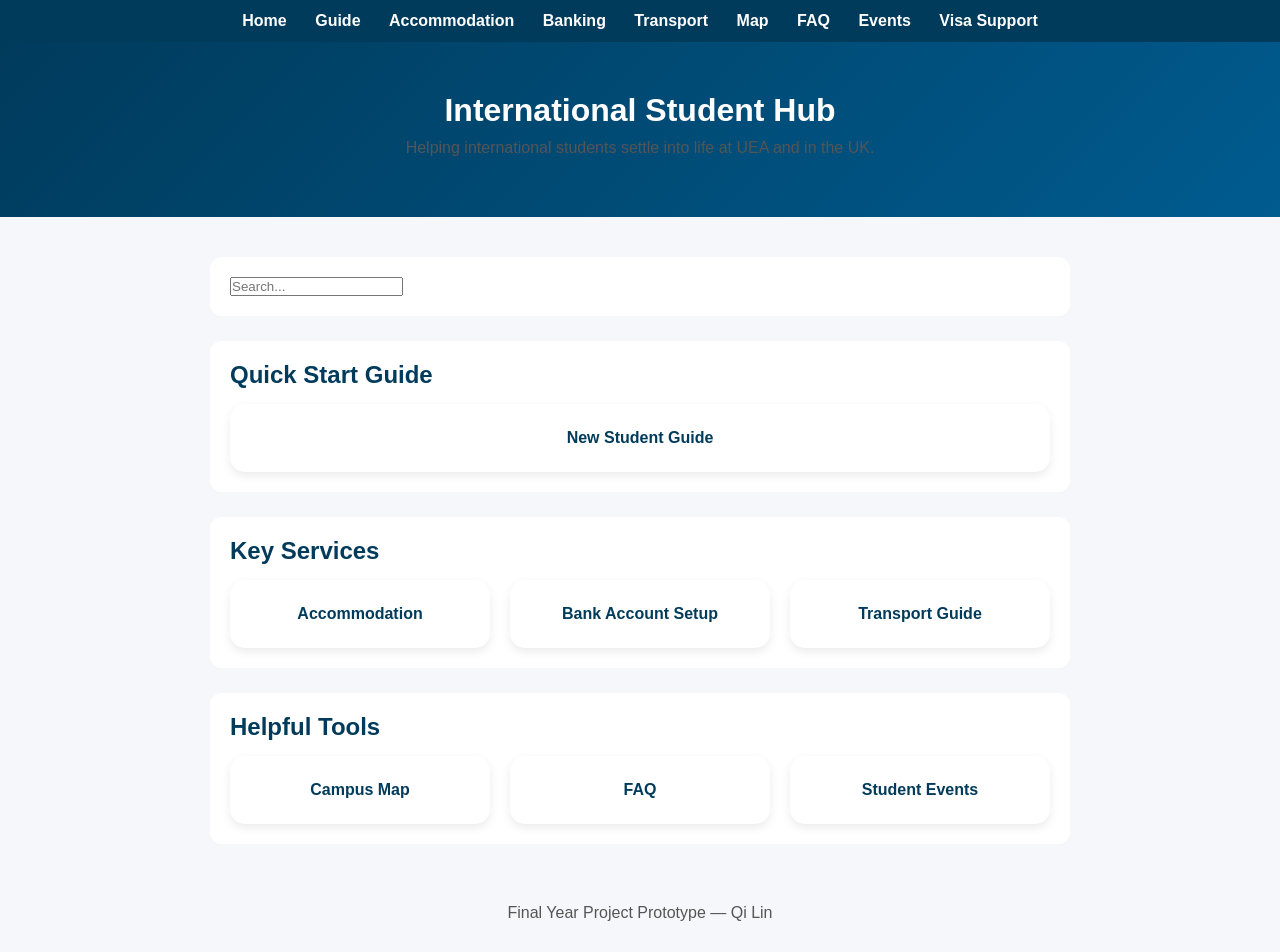
==== index.html @ 67cb150a "visa page" ====
<!DOCTYPE html>
<html lang="en">
<head>
    <meta charset="UTF-8">
    <meta name="viewport" content="width=device-width, initial-scale=1.0">
    <title>International Student Hub</title>
    <link rel="stylesheet" href="style.css">
</head>
<body>

<nav class="navbar">
    <a href="index.html">Home</a>
    <a href="guide.html">Guide</a>
    <a href="accommodation.html">Accommodation</a>
    <a href="banking.html">Banking</a>
    <a href="transport.html">Transport</a>
    <a href="map.html">Map</a>
    <a href="faq.html">FAQ</a>
    <a href="events.html">Events</a>
    <a href="visa.html">Visa Support</a>
</nav>

    <header>
        <h1>International Student Hub</h1>
        <p>Helping international students settle into life at UEA and in the UK.</p>
    </header>

    <main>
        <section class="search-section">
            <input type="text" placeholder="Search..." onclick="searchInfo()">
        </section>

        <section>
            <h2>Quick Start Guide</h2>
            <a class="card" href="guide.html">New Student Guide</a>
        </section>

        <section>
            <h2>Key Services</h2>
            <div class="grid">
                <a class="card" href="accommodation.html">Accommodation</a>
                <a class="card" href="banking.html">Bank Account Setup</a>
                <a class="card" href="transport.html">Transport Guide</a>
            </div>
        </section>

        <section>
            <h2>Helpful Tools</h2>
            <div class="grid">
                <a class="card" href="map.html">Campus Map</a>
                <a class="card" href="faq.html">FAQ</a>
                <a class="card" href="events.html">Student Events</a>
            </div>
        </section>
    </main>

    <footer>
        <p>Final Year Project Prototype — Qi Lin</p>
    </footer>

<script src="script.js"></script>

</body>
</html>
---- style.css ----
/* Reset */
* {
    box-sizing: border-box;
    margin: 0;
    padding: 0;
}

/* Body */
body {
    font-family: Arial, sans-serif;
    background-color: #f5f7fa;
    color: #222;
}

/* Navbar */
.navbar {
    background-color: #003b5c;
    padding: 12px;
    text-align: center;
}

.navbar a {
    color: white;
    margin: 0 12px;
    text-decoration: none;
    font-weight: bold;
}

.navbar a:hover {
    text-decoration: underline;
}

/* Header */
header {
    background: linear-gradient(135deg, #003b5c, #005b8f);
    color: white;
    padding: 50px 20px;
    text-align: center;
}

h1 {
    font-size: 32px;
    margin-bottom: 10px;
}

h2 {
    margin-bottom: 15px;
    color: #003b5c;
}

/* Layout */
main {
    max-width: 900px;
    margin: 40px auto;
    padding: 0 20px;
}

section {
    background: white;
    padding: 20px;
    border-radius: 12px;
    margin-bottom: 25px;
}

/* Grid */
.grid {
    display: grid;
    grid-template-columns: repeat(auto-fit, minmax(220px, 1fr));
    gap: 20px;
}

/* Cards */
.card {
    display: block;
    padding: 25px;
    background: white;
    border-radius: 15px;
    text-align: center;
    text-decoration: none;
    color: #003b5c;
    font-weight: bold;
    box-shadow: 0 4px 10px rgba(0,0,0,0.08);
    transition: all 0.2s ease;
}

.card:hover {
    transform: translateY(-5px);
    box-shadow: 0 8px 20px rgba(0,0,0,0.12);
}

/* Search */
.search {
    width: 100%;
    padding: 15px;
    border-radius: 10px;
    border: 1px solid #ccc;
    font-size: 16px;
}

/* Text */
p {
    color: #555;
    margin-bottom: 10px;
}

ul, ol {
    margin-left: 20px;
    margin-top: 10px;
}

/* Footer */
footer {
    text-align: center;
    padding: 20px;
    color: #666;
}
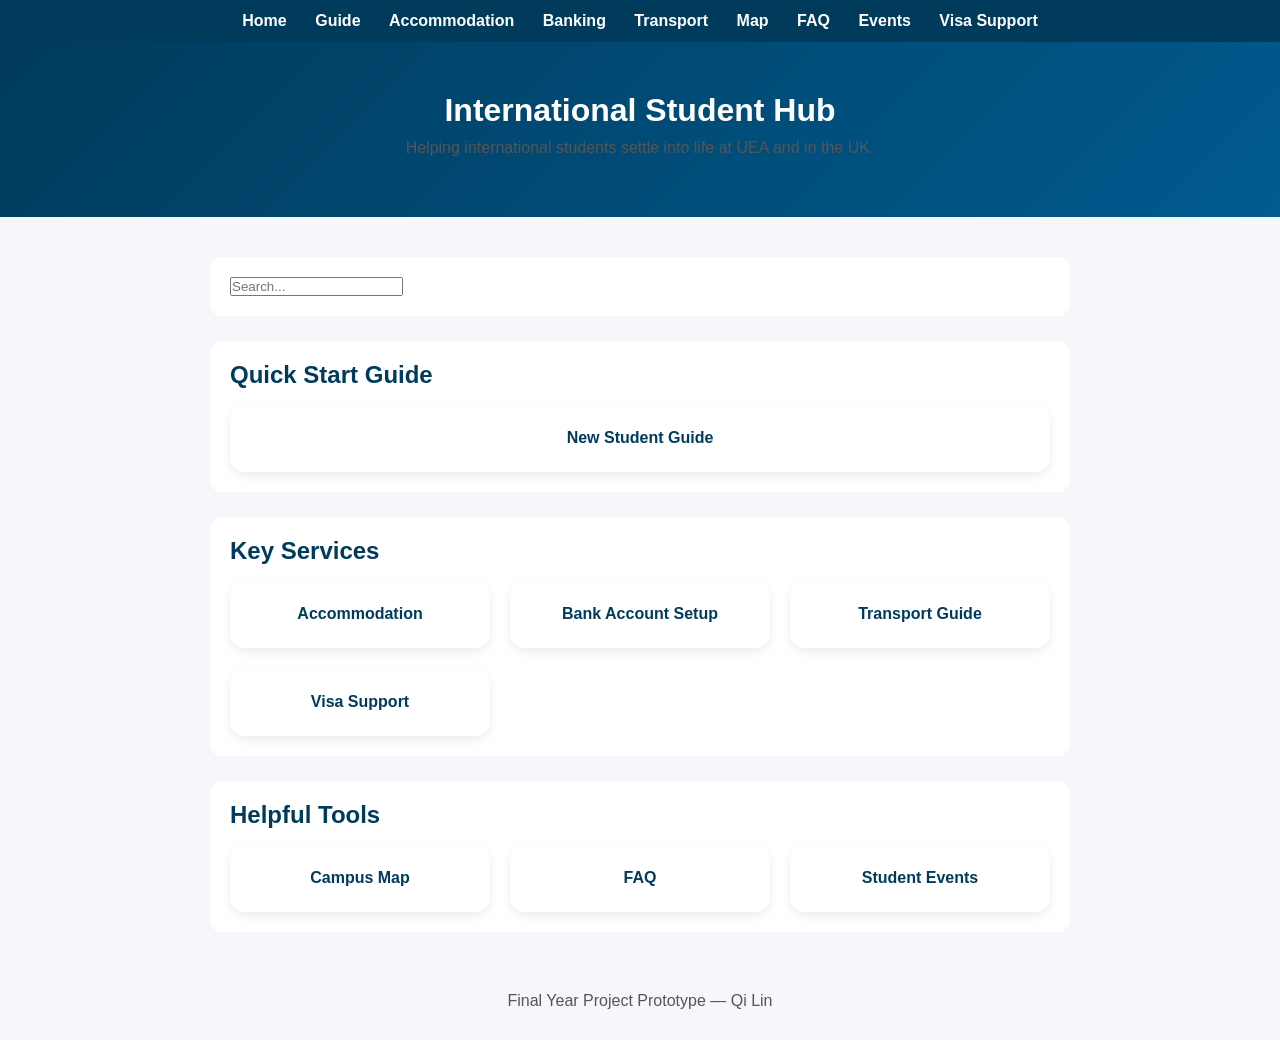
==== commit f7e7162b: "visa card" ====
--- a/index.html
+++ b/index.html
@@ -41,6 +41,7 @@
                 <a class="card" href="accommodation.html">Accommodation</a>
                 <a class="card" href="banking.html">Bank Account Setup</a>
                 <a class="card" href="transport.html">Transport Guide</a>
+                <a class="card" href="visa.html">Visa Support</a>
             </div>
         </section>
 
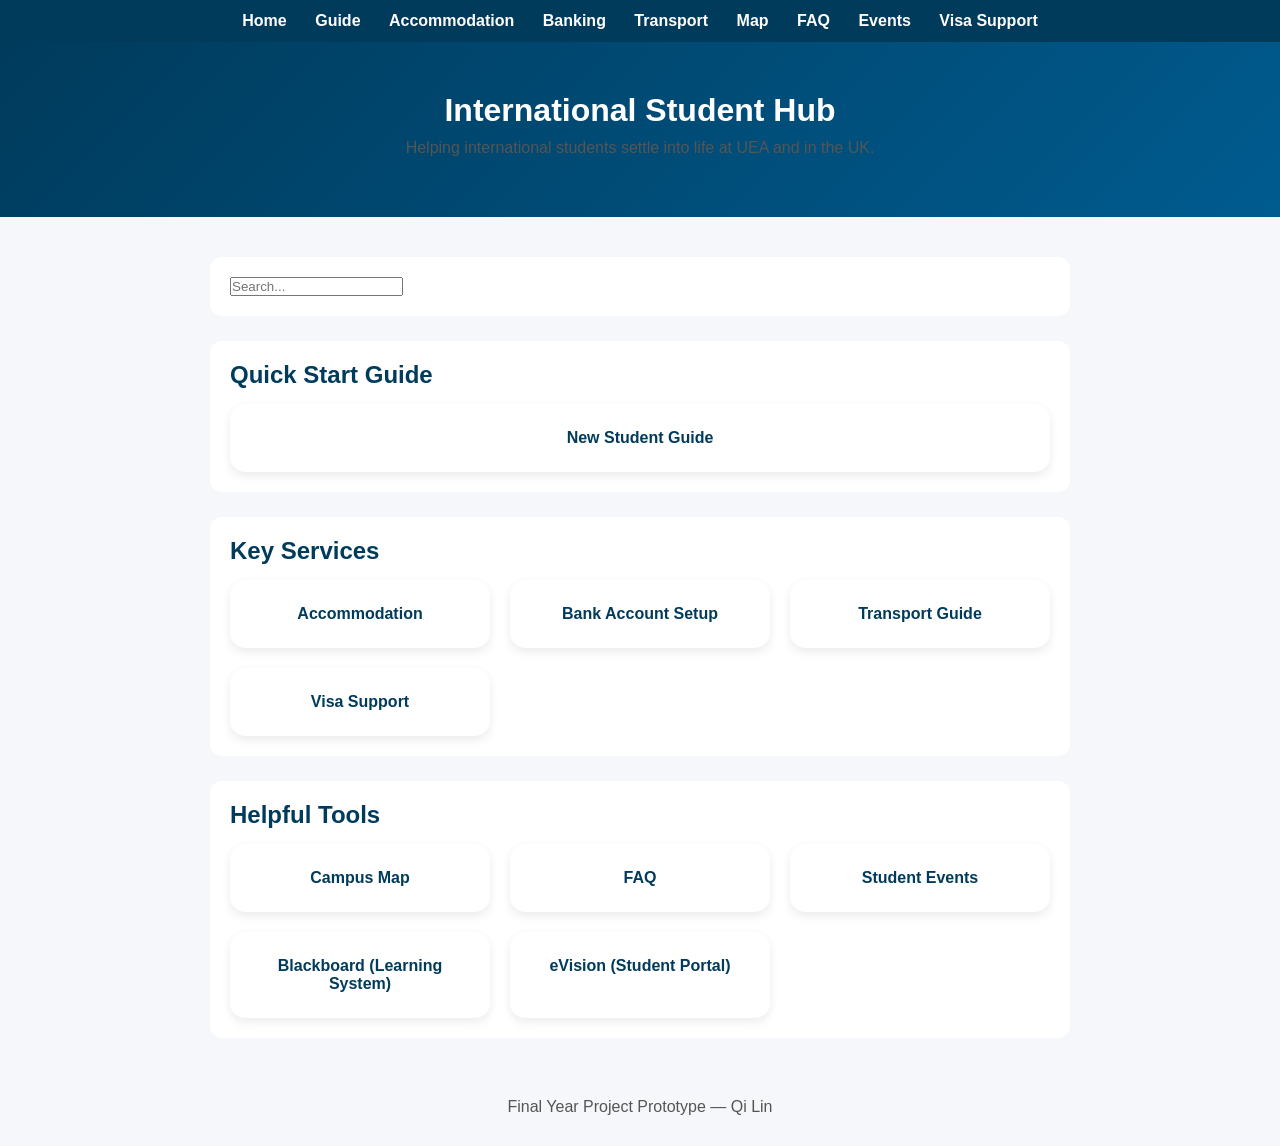
==== commit 7147ffba: "update tools" ====
--- a/index.html
+++ b/index.html
@@ -48,9 +48,11 @@
         <section>
             <h2>Helpful Tools</h2>
             <div class="grid">
-                <a class="card" href="map.html">Campus Map</a>
-                <a class="card" href="faq.html">FAQ</a>
-                <a class="card" href="events.html">Student Events</a>
+                 <a class="card" href="map.html">Campus Map</a>
+                 <a class="card" href="faq.html">FAQ</a>
+                 <a class="card" href="events.html">Student Events</a>
+                 <a class="card" href="https://learn.uea.ac.uk/ultra/institution-page" target="_blank"> Blackboard (Learning System)</a>
+                 <a class="card" href="https://evision.uea.ac.uk/" target="_blank">eVision (Student Portal)</a>
             </div>
         </section>
     </main>
--- a/style.css
+++ b/style.css
@@ -113,4 +113,19 @@
     text-align: center;
     padding: 20px;
     color: #666;
+}
+
+/* Button Link */
+.button-link {
+    display: inline-block;
+    padding: 12px 18px;
+    background: #003b5c;
+    color: white;
+    border-radius: 8px;
+    text-decoration: none;
+    font-weight: bold;
+}
+
+.button-link:hover {
+    background: #005b8f;
 }
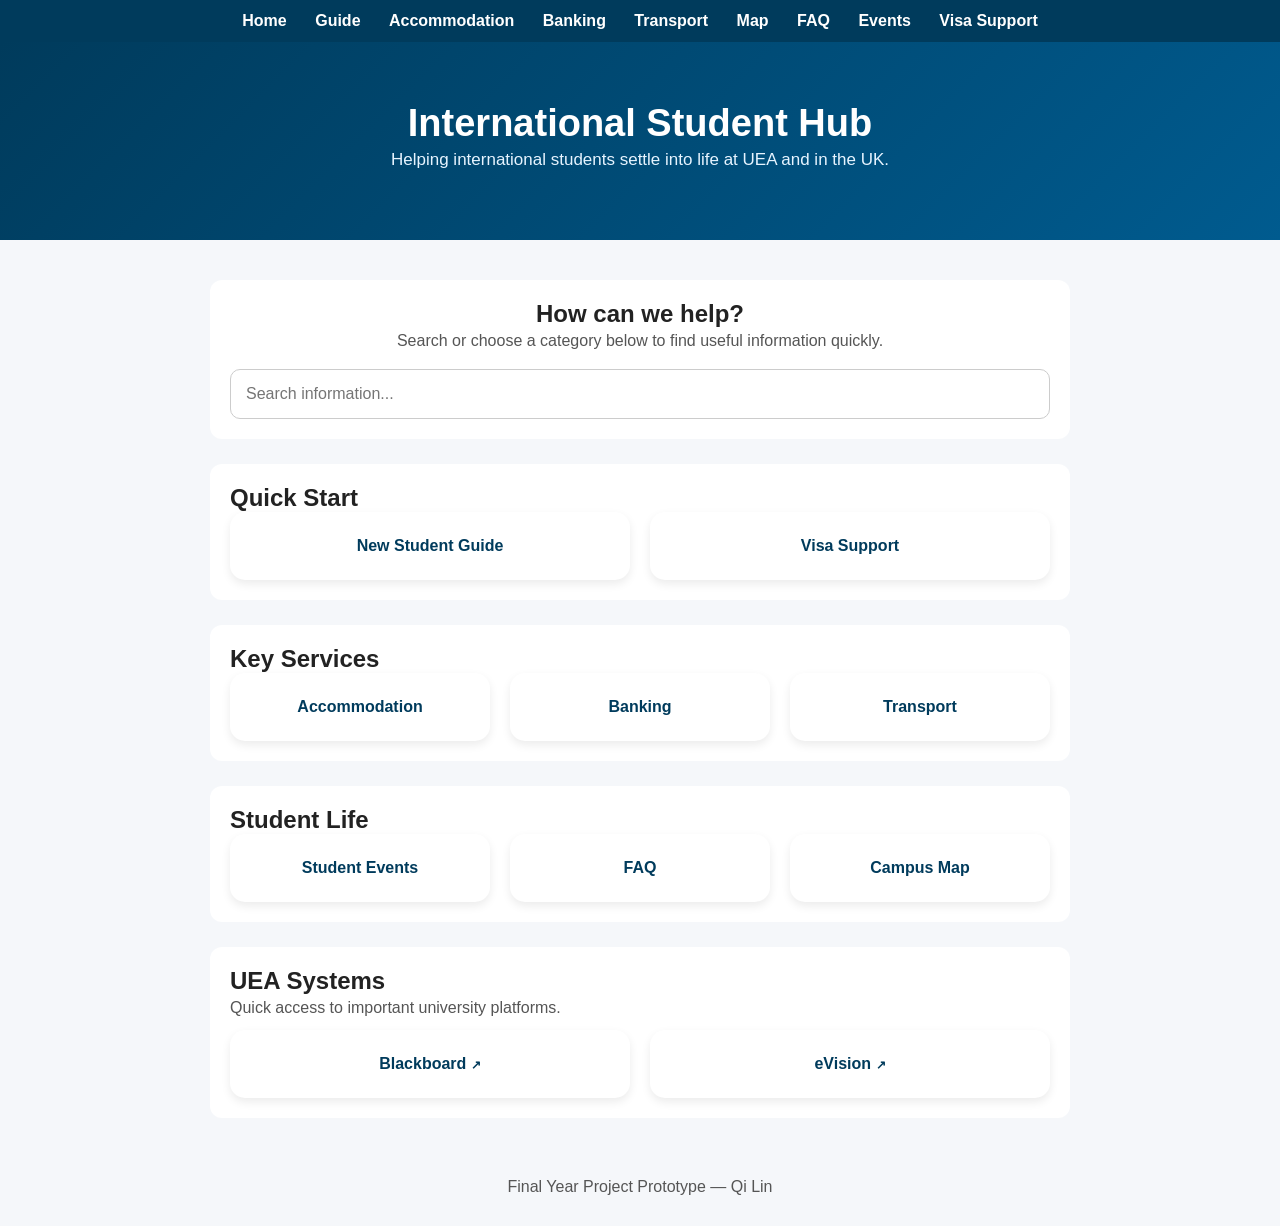
==== commit d03cdcb1: "update css" ====
--- a/index.html
+++ b/index.html
@@ -25,37 +25,55 @@
         <p>Helping international students settle into life at UEA and in the UK.</p>
     </header>
 
-    <main>
-        <section class="search-section">
-            <input type="text" placeholder="Search..." onclick="searchInfo()">
-        </section>
+<main>
 
-        <section>
-            <h2>Quick Start Guide</h2>
-            <a class="card" href="guide.html">New Student Guide</a>
-        </section>
+<section class="search-section">
+    <h2>How can we help?</h2>
+    <p>Search or choose a category below to find useful information quickly.</p>
+    <input class="search" type="text" placeholder="Search information..." onclick="searchInfo()">
+</section>
 
-        <section>
-            <h2>Key Services</h2>
-            <div class="grid">
-                <a class="card" href="accommodation.html">Accommodation</a>
-                <a class="card" href="banking.html">Bank Account Setup</a>
-                <a class="card" href="transport.html">Transport Guide</a>
-                <a class="card" href="visa.html">Visa Support</a>
-            </div>
-        </section>
+<section>
+    <h2>Quick Start</h2>
+    <div class="grid">
+        <a class="card" href="guide.html">New Student Guide</a>
+        <a class="card" href="visa.html">Visa Support</a>
+    </div>
+</section>
 
-        <section>
-            <h2>Helpful Tools</h2>
-            <div class="grid">
-                 <a class="card" href="map.html">Campus Map</a>
-                 <a class="card" href="faq.html">FAQ</a>
-                 <a class="card" href="events.html">Student Events</a>
-                 <a class="card" href="https://learn.uea.ac.uk/ultra/institution-page" target="_blank"> Blackboard (Learning System)</a>
-                 <a class="card" href="https://evision.uea.ac.uk/" target="_blank">eVision (Student Portal)</a>
-            </div>
-        </section>
-    </main>
+<section>
+    <h2>Key Services</h2>
+    <div class="grid">
+        <a class="card" href="accommodation.html">Accommodation</a>
+        <a class="card" href="banking.html">Banking</a>
+        <a class="card" href="transport.html">Transport</a>
+    </div>
+</section>
+
+<section>
+    <h2>Student Life</h2>
+    <div class="grid">
+        <a class="card" href="events.html">Student Events</a>
+        <a class="card" href="faq.html">FAQ</a>
+        <a class="card" href="map.html">Campus Map</a>
+    </div>
+</section>
+
+<section>
+    <h2>UEA Systems</h2>
+    <p>Quick access to important university platforms.</p>
+    <div class="grid">
+        <a class="card external" href="https://blackboard.uea.ac.uk/" target="_blank">
+            Blackboard
+        </a>
+
+        <a class="card external" href="https://evision.uea.ac.uk/" target="_blank">
+            eVision
+        </a>
+    </div>
+</section>
+
+</main>
 
     <footer>
         <p>Final Year Project Prototype — Qi Lin</p>
--- a/style.css
+++ b/style.css
@@ -34,18 +34,19 @@
 header {
     background: linear-gradient(135deg, #003b5c, #005b8f);
     color: white;
-    padding: 50px 20px;
+    padding: 60px 20px;
     text-align: center;
 }
 
-h1 {
-    font-size: 32px;
-    margin-bottom: 10px;
+header h1 {
+    font-size: 38px;
+    font-weight: bold;
 }
 
-h2 {
-    margin-bottom: 15px;
-    color: #003b5c;
+header p {
+    color: #e6f4ff;
+    font-size: 17px;
+    margin-top: 5px;
 }
 
 /* Layout */
@@ -128,4 +129,26 @@
 
 .button-link:hover {
     background: #005b8f;
+}
+
+.card[href^="http"]::after {
+    content: " ↗";
+    font-size: 12px;
+}
+
+.search-section {
+    text-align: center;
+}
+
+.search-section p {
+    margin-bottom: 15px;
+}
+
+.external::after {
+    content: " ↗";
+    font-size: 13px;
+}
+
+section p {
+    line-height: 1.6;
 }
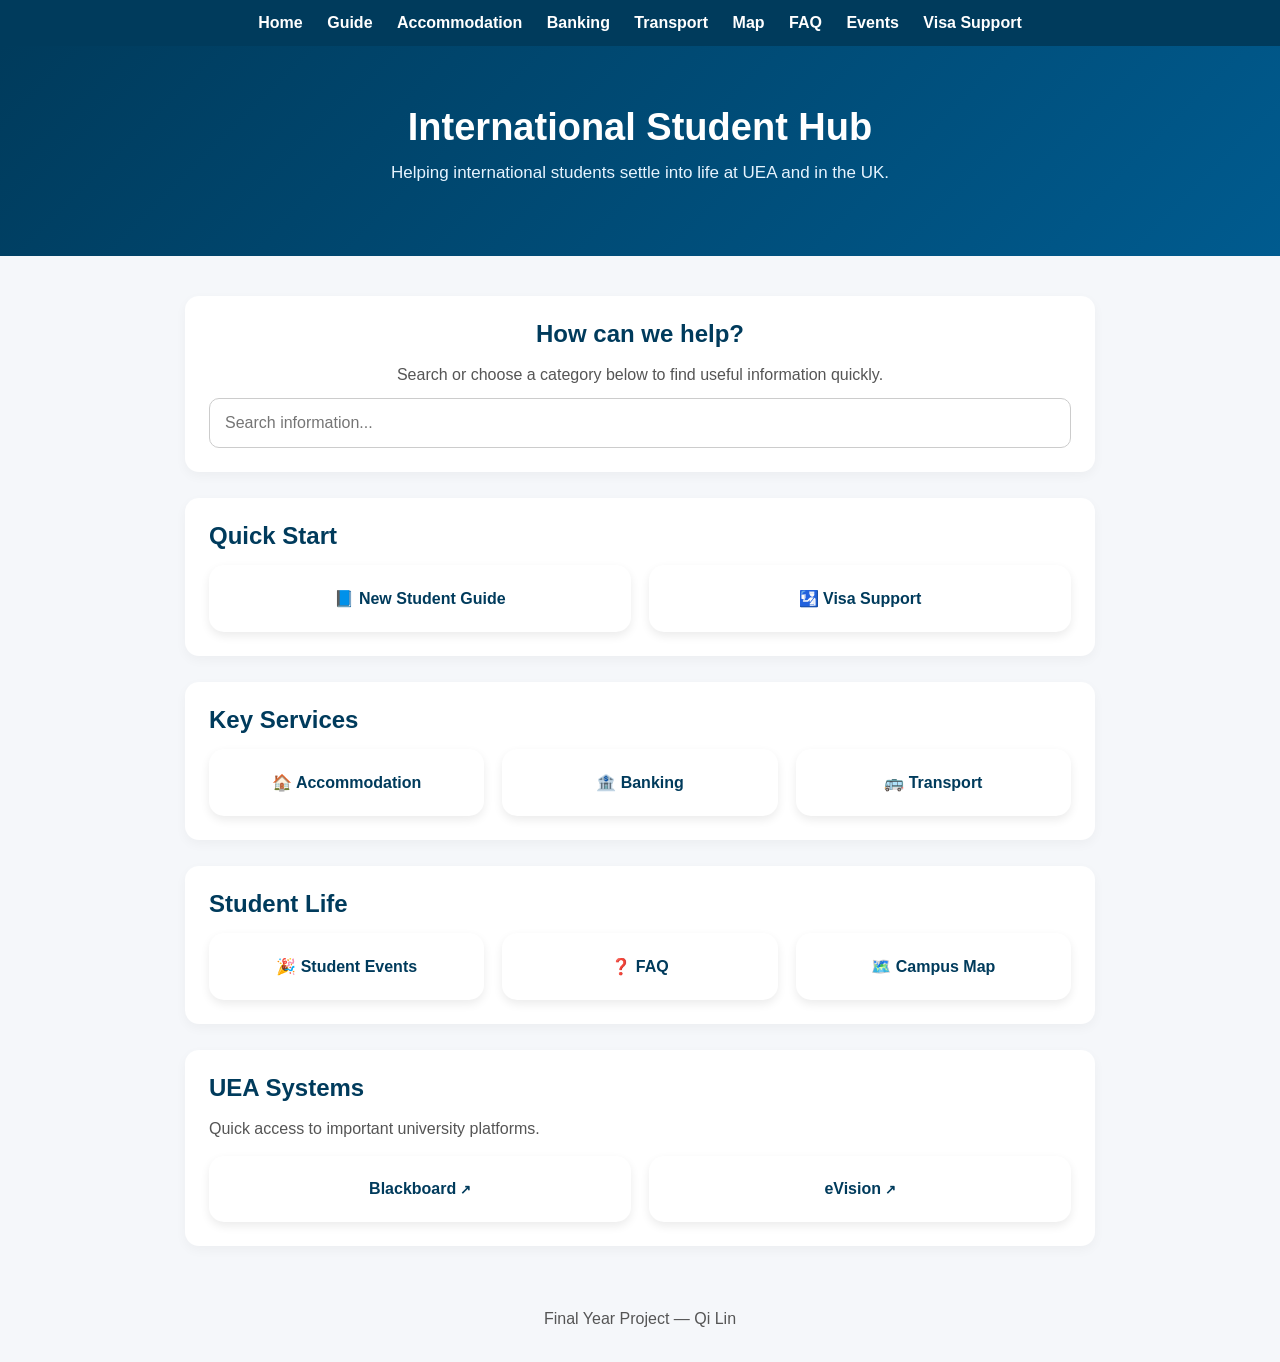
==== commit e0dcf6f4: "change" ====
--- a/index.html
+++ b/index.html
@@ -20,10 +20,10 @@
     <a href="visa.html">Visa Support</a>
 </nav>
 
-    <header>
-        <h1>International Student Hub</h1>
-        <p>Helping international students settle into life at UEA and in the UK.</p>
-    </header>
+<header>
+    <h1>International Student Hub</h1>
+    <p>Helping international students settle into life at UEA and in the UK.</p>
+</header>
 
 <main>
 
@@ -36,26 +36,26 @@
 <section>
     <h2>Quick Start</h2>
     <div class="grid">
-        <a class="card" href="guide.html">New Student Guide</a>
-        <a class="card" href="visa.html">Visa Support</a>
+        <a class="card" href="guide.html">📘 New Student Guide</a>
+        <a class="card" href="visa.html">🛂 Visa Support</a>
     </div>
 </section>
 
 <section>
     <h2>Key Services</h2>
     <div class="grid">
-        <a class="card" href="accommodation.html">Accommodation</a>
-        <a class="card" href="banking.html">Banking</a>
-        <a class="card" href="transport.html">Transport</a>
+        <a class="card" href="accommodation.html">🏠 Accommodation</a>
+        <a class="card" href="banking.html">🏦 Banking</a>
+        <a class="card" href="transport.html">🚌 Transport</a>
     </div>
 </section>
 
 <section>
     <h2>Student Life</h2>
     <div class="grid">
-        <a class="card" href="events.html">Student Events</a>
-        <a class="card" href="faq.html">FAQ</a>
-        <a class="card" href="map.html">Campus Map</a>
+        <a class="card" href="events.html">🎉 Student Events</a>
+        <a class="card" href="faq.html">❓ FAQ</a>
+        <a class="card" href="map.html">🗺️ Campus Map</a>
     </div>
 </section>
 
@@ -63,23 +63,17 @@
     <h2>UEA Systems</h2>
     <p>Quick access to important university platforms.</p>
     <div class="grid">
-        <a class="card external" href="https://blackboard.uea.ac.uk/" target="_blank">
-            Blackboard
-        </a>
-
-        <a class="card external" href="https://evision.uea.ac.uk/" target="_blank">
-            eVision
-        </a>
+        <a class="card external" href="https://blackboard.uea.ac.uk/" target="_blank">Blackboard</a>
+        <a class="card external" href="https://evision.uea.ac.uk/" target="_blank">eVision</a>
     </div>
 </section>
 
 </main>
 
-    <footer>
-        <p>Final Year Project Prototype — Qi Lin</p>
-    </footer>
+<footer>
+    <p>Final Year Project — Qi Lin</p>
+</footer>
 
 <script src="script.js"></script>
-
 </body>
 </html>
--- a/style.css
+++ b/style.css
@@ -1,27 +1,27 @@
-/* Reset */
 * {
     box-sizing: border-box;
     margin: 0;
     padding: 0;
 }
 
-/* Body */
 body {
     font-family: Arial, sans-serif;
     background-color: #f5f7fa;
     color: #222;
 }
 
-/* Navbar */
 .navbar {
     background-color: #003b5c;
-    padding: 12px;
+    padding: 14px;
     text-align: center;
+    position: sticky;
+    top: 0;
+    z-index: 10;
 }
 
 .navbar a {
     color: white;
-    margin: 0 12px;
+    margin: 0 10px;
     text-decoration: none;
     font-weight: bold;
 }
@@ -30,7 +30,6 @@
     text-decoration: underline;
 }
 
-/* Header */
 header {
     background: linear-gradient(135deg, #003b5c, #005b8f);
     color: white;
@@ -40,48 +39,68 @@
 
 header h1 {
     font-size: 38px;
-    font-weight: bold;
+    margin-bottom: 10px;
+    color: white;
 }
 
 header p {
     color: #e6f4ff;
     font-size: 17px;
-    margin-top: 5px;
 }
 
-/* Layout */
 main {
-    max-width: 900px;
+    max-width: 950px;
     margin: 40px auto;
     padding: 0 20px;
 }
 
 section {
     background: white;
-    padding: 20px;
-    border-radius: 12px;
-    margin-bottom: 25px;
+    padding: 24px;
+    border-radius: 14px;
+    margin-bottom: 26px;
+    box-shadow: 0 4px 12px rgba(0,0,0,0.04);
 }
 
-/* Grid */
-.grid {
+h2 {
+    color: #003b5c;
+    margin-bottom: 14px;
+}
+
+h3 {
+    color: #003b5c;
+    margin: 12px 0 8px;
+}
+
+p {
+    color: #555;
+    line-height: 1.6;
+    margin-bottom: 10px;
+}
+
+ul, ol {
+    margin-left: 22px;
+    line-height: 1.7;
+}
+
+.grid, .info-grid {
     display: grid;
     grid-template-columns: repeat(auto-fit, minmax(220px, 1fr));
-    gap: 20px;
+    gap: 18px;
+    margin-top: 15px;
 }
 
-/* Cards */
 .card {
     display: block;
-    padding: 25px;
     background: white;
+    padding: 24px;
     border-radius: 15px;
     text-align: center;
     text-decoration: none;
     color: #003b5c;
     font-weight: bold;
     box-shadow: 0 4px 10px rgba(0,0,0,0.08);
-    transition: all 0.2s ease;
+    transition: 0.2s ease;
 }
 
 .card:hover {
@@ -89,7 +108,11 @@
     box-shadow: 0 8px 20px rgba(0,0,0,0.12);
 }
 
-/* Search */
+.external::after {
+    content: " ↗";
+    font-size: 13px;
+}
+
 .search {
     width: 100%;
     padding: 15px;
@@ -98,25 +121,42 @@
     font-size: 16px;
 }
 
-/* Text */
-p {
-    color: #555;
+.search-section {
+    text-align: center;
+}
+
+.info-card {
+    background: #f8fbfd;
+    border-left: 5px solid #005b8f;
+    padding: 18px;
+    border-radius: 12px;
+}
+
+.badge {
+    display: inline-block;
+    background: #e6f4ff;
+    color: #003b5c;
+    padding: 6px 10px;
+    border-radius: 20px;
+    font-size: 13px;
+    font-weight: bold;
     margin-bottom: 10px;
 }
 
-ul, ol {
-    margin-left: 20px;
-    margin-top: 10px;
+details {
+    background: #f8fbfd;
+    padding: 15px;
+    border-radius: 10px;
+    margin-bottom: 12px;
+    border: 1px solid #dce8ef;
 }
 
-/* Footer */
-footer {
-    text-align: center;
-    padding: 20px;
-    color: #666;
+summary {
+    font-weight: bold;
+    color: #003b5c;
+    cursor: pointer;
 }
 
-/* Button Link */
 .button-link {
     display: inline-block;
     padding: 12px 18px;
@@ -125,30 +165,16 @@
     border-radius: 8px;
     text-decoration: none;
     font-weight: bold;
+    margin-right: 10px;
+    margin-top: 8px;
 }
 
 .button-link:hover {
     background: #005b8f;
 }
 
-.card[href^="http"]::after {
-    content: " ↗";
-    font-size: 12px;
-}
-
-.search-section {
+footer {
     text-align: center;
-}
-
-.search-section p {
-    margin-bottom: 15px;
-}
-
-.external::after {
-    content: " ↗";
-    font-size: 13px;
-}
-
-section p {
-    line-height: 1.6;
+    padding: 20px;
+    color: #666;
 }
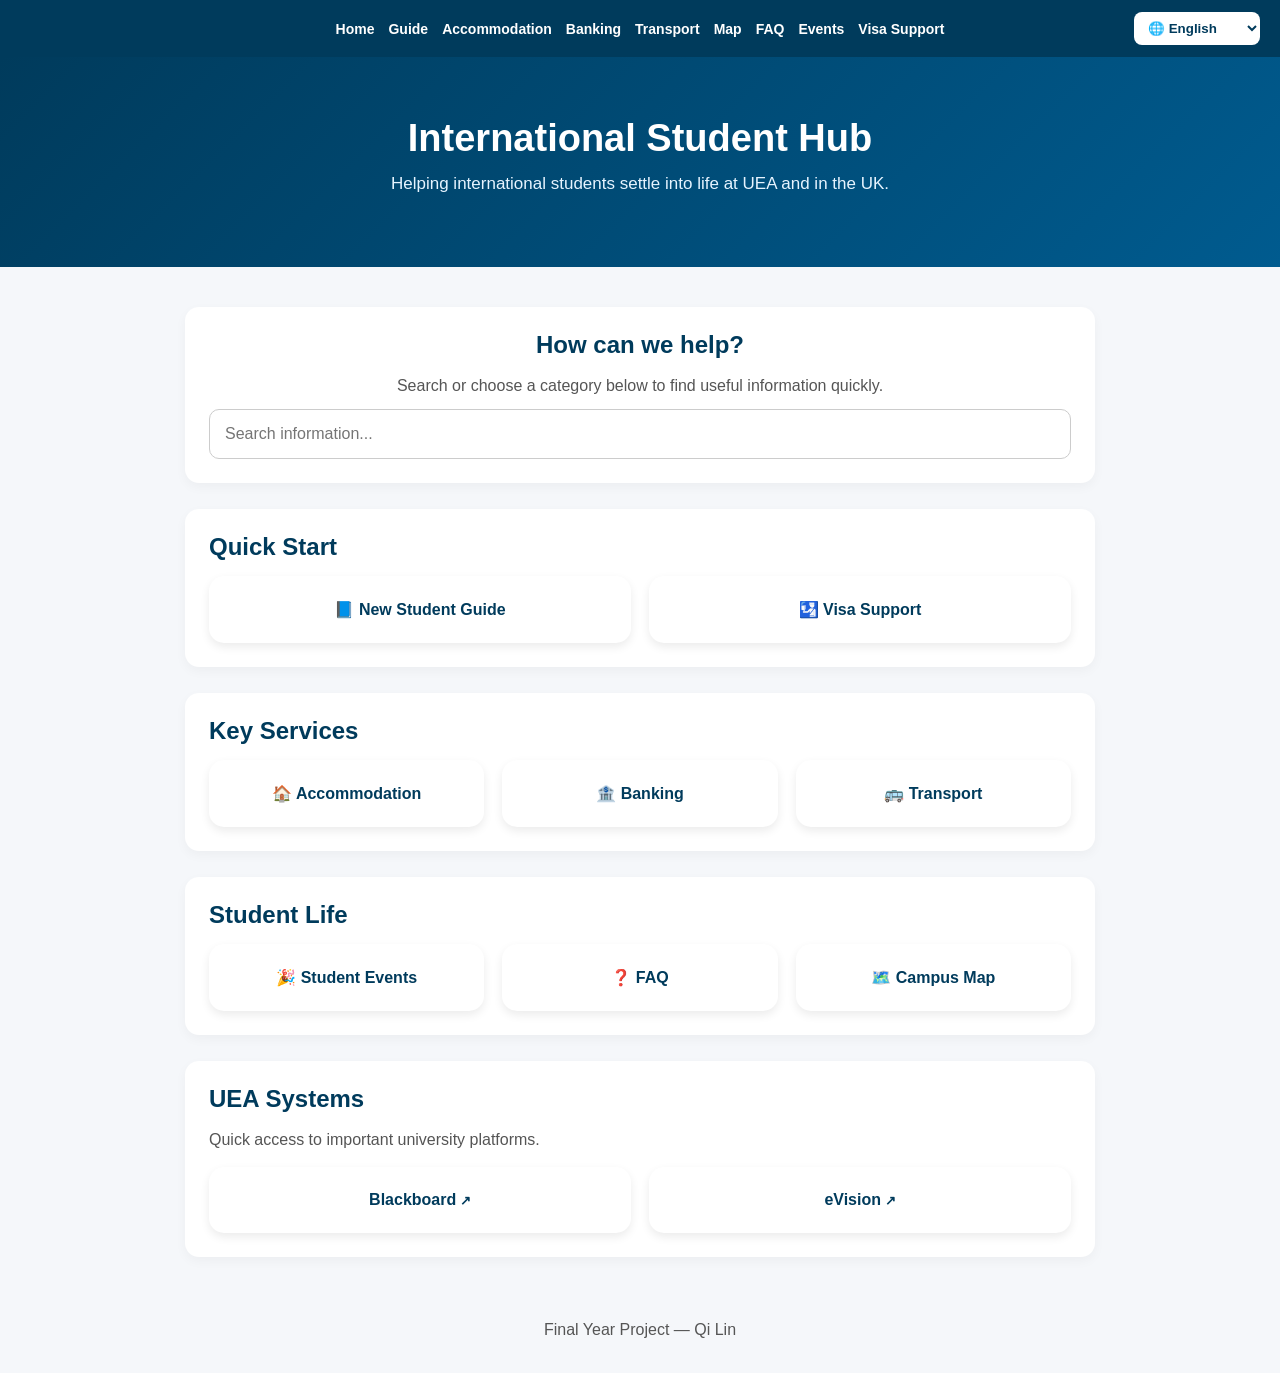
==== commit 0a7450d3: "nav bar" ====
--- a/index.html
+++ b/index.html
@@ -9,20 +9,32 @@
 <body>
 
 <nav class="navbar">
-    <a href="index.html">Home</a>
-    <a href="guide.html">Guide</a>
-    <a href="accommodation.html">Accommodation</a>
-    <a href="banking.html">Banking</a>
-    <a href="transport.html">Transport</a>
-    <a href="map.html">Map</a>
-    <a href="faq.html">FAQ</a>
-    <a href="events.html">Events</a>
-    <a href="visa.html">Visa Support</a>
+    <div class="nav-left">
+        <a href="index.html">Home</a>
+        <a href="guide.html">Guide</a>
+        <a href="accommodation.html">Accommodation</a>
+        <a href="banking.html">Banking</a>
+        <a href="transport.html">Transport</a>
+        <a href="map.html">Map</a>
+        <a href="faq.html">FAQ</a>
+        <a href="events.html">Events</a>
+        <a href="visa.html">Visa Support</a>
+    </div>
+
+    <div class="nav-right">
+        <select class="language-select" onchange="changeLanguage(this.value)">
+            <option value="en">🌐 English</option>
+            <option value="zh">🇨🇳 中文</option>
+            <option value="ar">🇸🇦 العربية</option>
+            <option value="hi">🇮🇳 हिन्दी</option>
+            <option value="vi">🇻🇳 Tiếng Việt</option>
+        </select>
+    </div>
 </nav>
 
 <header>
-    <h1>International Student Hub</h1>
-    <p>Helping international students settle into life at UEA and in the UK.</p>
+<h1 id="title">International Student Hub</h1>
+<p id="subtitle">Helping international students settle into life at UEA and in the UK.</p>
 </header>
 
 <main>
--- a/style.css
+++ b/style.css
@@ -12,24 +12,48 @@
 
 .navbar {
     background-color: #003b5c;
-    padding: 14px;
-    text-align: center;
+    padding: 12px 20px;
+    display: grid;
+    grid-template-columns: 1fr auto 1fr;
+    align-items: center;
     position: sticky;
     top: 0;
     z-index: 10;
 }
 
-.navbar a {
-    color: white;
-    margin: 0 10px;
+.nav-left {
+    grid-column: 2;
+    display: flex;
+    justify-content: center;
+    flex-wrap: wrap;
+    gap: 14px;
+}
+
+.nav-left a {
+    color: white;
     text-decoration: none;
     font-weight: bold;
-}
-
-.navbar a:hover {
+    font-size: 14px;
+}
+
+.nav-left a:hover {
     text-decoration: underline;
 }
 
+.nav-right {
+    grid-column: 3;
+    justify-self: end;
+}
+
+.language-select {
+    padding: 8px 10px;
+    border-radius: 8px;
+    border: none;
+    font-weight: bold;
+    color: #003b5c;
+    background: white;
+    cursor: pointer;
+}
 header {
     background: linear-gradient(135deg, #003b5c, #005b8f);
     color: white;
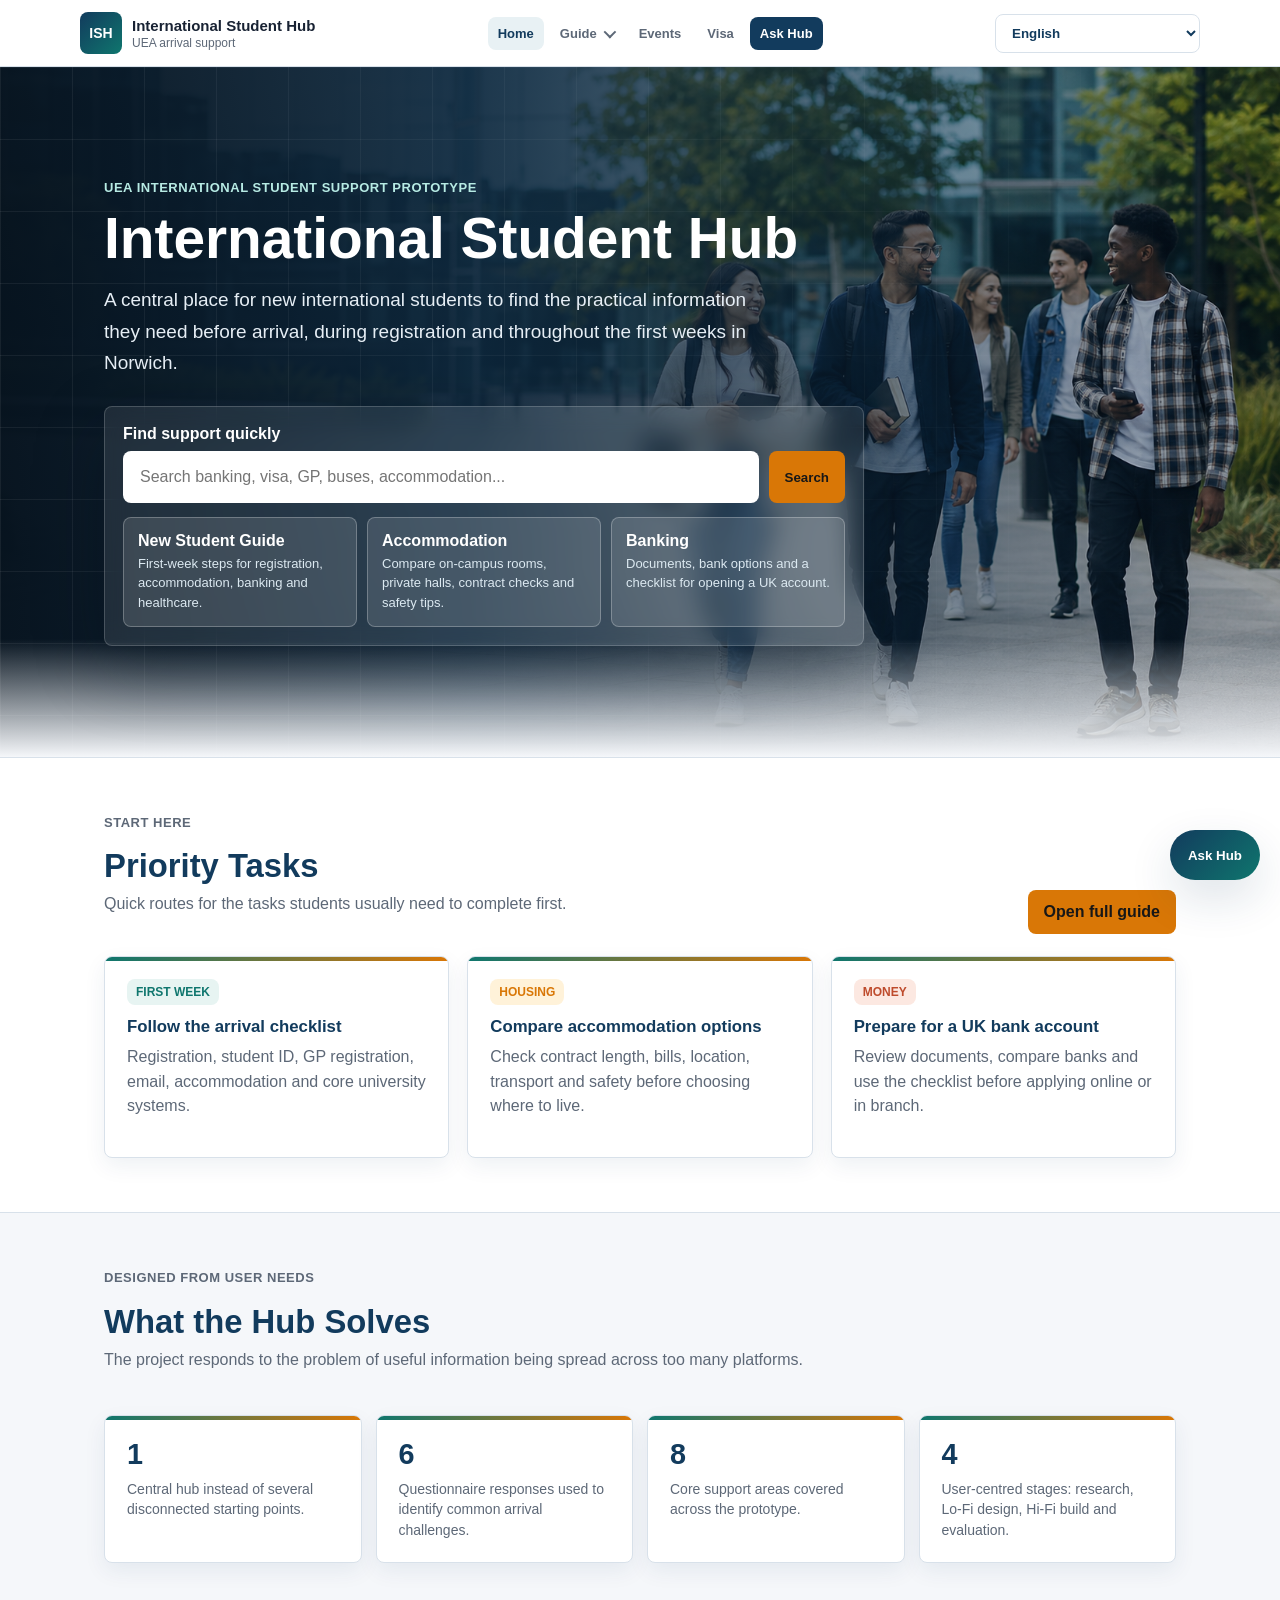
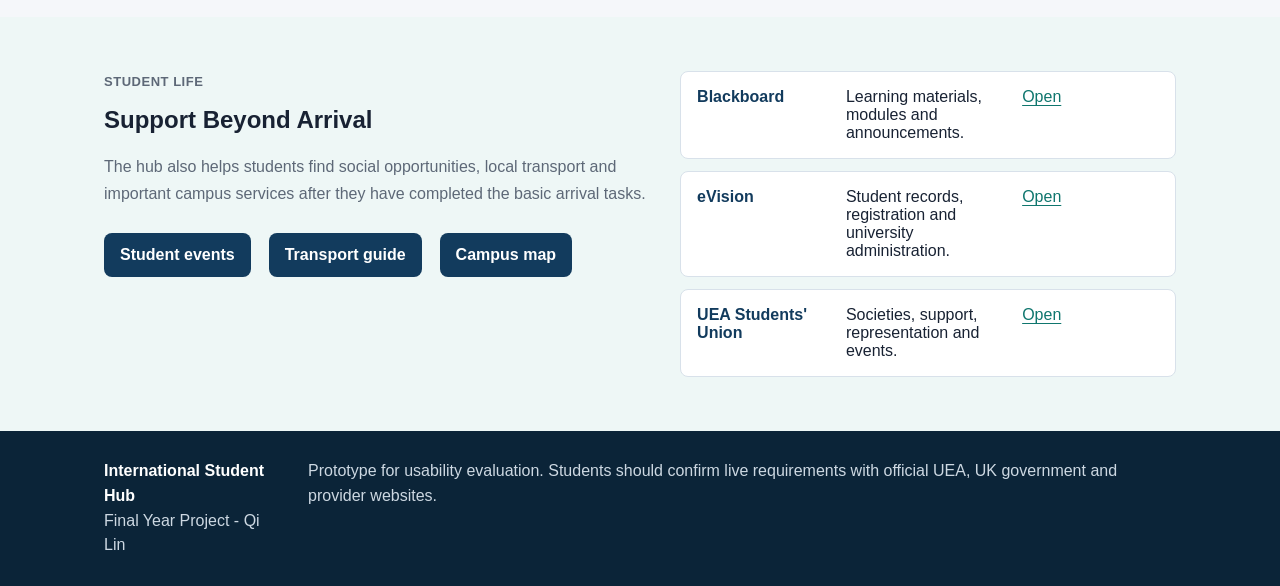
==== commit d0bdb5fa: "updates" ====
--- a/index.html
+++ b/index.html
@@ -7,85 +7,171 @@
     <link rel="stylesheet" href="style.css">
 </head>
 <body>
+<a class="skip-link" href="#main-content">Skip to main content</a>
 
-<nav class="navbar">
-    <div class="nav-left">
-        <a href="index.html">Home</a>
-        <a href="guide.html">Guide</a>
-        <a href="accommodation.html">Accommodation</a>
-        <a href="banking.html">Banking</a>
-        <a href="transport.html">Transport</a>
-        <a href="map.html">Map</a>
-        <a href="faq.html">FAQ</a>
-        <a href="events.html">Events</a>
-        <a href="visa.html">Visa Support</a>
-    </div>
+<nav class="navbar" aria-label="Primary navigation">
+    <div class="nav-inner">
+        <a class="brand" href="index.html">
+            <span class="brand-mark">ISH</span>
+            <span>
+                <strong>International Student Hub</strong>
+                <small>UEA arrival support</small>
+            </span>
+        </a>
 
-    <div class="nav-right">
-        <select class="language-select" onchange="changeLanguage(this.value)">
-            <option value="en">🌐 English</option>
-            <option value="zh">🇨🇳 中文</option>
-            <option value="ar">🇸🇦 العربية</option>
-            <option value="hi">🇮🇳 हिन्दी</option>
-            <option value="vi">🇻🇳 Tiếng Việt</option>
-        </select>
+        <div class="nav-links">
+            <a href="index.html">Home</a>
+            <div class="nav-dropdown">
+                <button class="nav-dropdown-toggle" type="button" aria-haspopup="true" aria-expanded="false">Guide</button>
+                <div class="nav-dropdown-menu">
+                    <a href="guide.html">New Student Guide</a>
+                    <a href="accommodation.html">Accommodation</a>
+                    <a href="banking.html">Banking</a>
+                    <a href="transport.html">Transport</a>
+                    <a href="map.html">Campus Map</a>
+                    <a href="faq.html">FAQ</a>
+                </div>
+            </div>
+            <a href="events.html">Events</a>
+            <a href="visa.html">Visa</a>
+            <button class="nav-chat-link" type="button" data-chat-open>Ask Hub</button>
+        </div>
+
+        <div class="nav-actions">
+            <select class="language-select" aria-label="Language preference">
+                <option value="en">English</option>
+                <option value="zh">Chinese</option>
+                <option value="th">Thai (future work)</option>
+                <option value="vi">Vietnamese (future work)</option>
+            </select>
+        </div>
     </div>
 </nav>
 
-<header>
-<h1 id="title">International Student Hub</h1>
-<p id="subtitle">Helping international students settle into life at UEA and in the UK.</p>
+<header class="home-hero">
+    <div class="hero-content">
+        <span class="eyebrow">UEA international student support prototype</span>
+        <h1>International Student Hub</h1>
+        <p class="hero-lede">A central place for new international students to find the practical information they need before arrival, during registration and throughout the first weeks in Norwich.</p>
+
+        <div class="hero-search" role="search">
+            <label for="site-search">Find support quickly</label>
+            <div class="search-box">
+                <input id="site-search" type="search" data-site-search placeholder="Search banking, visa, GP, buses, accommodation..." autocomplete="off">
+                <button type="button" data-search-button>Search</button>
+            </div>
+            <div class="search-results" data-search-results aria-live="polite"></div>
+        </div>
+    </div>
 </header>
 
-<main>
+<main id="main-content">
+    <section class="content-band surface">
+        <div class="content-wrap">
+            <div class="section-heading">
+                <div>
+                    <span class="eyebrow muted">Start here</span>
+                    <h2>Priority Tasks</h2>
+                    <p>Quick routes for the tasks students usually need to complete first.</p>
+                </div>
+                <a class="primary-link" href="guide.html">Open full guide</a>
+            </div>
 
-<section class="search-section">
-    <h2>How can we help?</h2>
-    <p>Search or choose a category below to find useful information quickly.</p>
-    <input class="search" type="text" placeholder="Search information..." onclick="searchInfo()">
-</section>
+            <div class="grid">
+                <a class="card" href="guide.html">
+                    <span class="card-label">First week</span>
+                    <strong>Follow the arrival checklist</strong>
+                    <p>Registration, student ID, GP registration, email, accommodation and core university systems.</p>
+                </a>
 
-<section>
-    <h2>Quick Start</h2>
-    <div class="grid">
-        <a class="card" href="guide.html">📘 New Student Guide</a>
-        <a class="card" href="visa.html">🛂 Visa Support</a>
-    </div>
-</section>
+                <a class="card" href="accommodation.html">
+                    <span class="card-label amber">Housing</span>
+                    <strong>Compare accommodation options</strong>
+                    <p>Check contract length, bills, location, transport and safety before choosing where to live.</p>
+                </a>
 
-<section>
-    <h2>Key Services</h2>
-    <div class="grid">
-        <a class="card" href="accommodation.html">🏠 Accommodation</a>
-        <a class="card" href="banking.html">🏦 Banking</a>
-        <a class="card" href="transport.html">🚌 Transport</a>
-    </div>
-</section>
+                <a class="card" href="banking.html">
+                    <span class="card-label coral">Money</span>
+                    <strong>Prepare for a UK bank account</strong>
+                    <p>Review documents, compare banks and use the checklist before applying online or in branch.</p>
+                </a>
+            </div>
+        </div>
+    </section>
 
-<section>
-    <h2>Student Life</h2>
-    <div class="grid">
-        <a class="card" href="events.html">🎉 Student Events</a>
-        <a class="card" href="faq.html">❓ FAQ</a>
-        <a class="card" href="map.html">🗺️ Campus Map</a>
-    </div>
-</section>
+    <section class="content-band">
+        <div class="content-wrap">
+            <div class="section-heading">
+                <div>
+                    <span class="eyebrow muted">Designed from user needs</span>
+                    <h2>What the Hub Solves</h2>
+                    <p>The project responds to the problem of useful information being spread across too many platforms.</p>
+                </div>
+            </div>
 
-<section>
-    <h2>UEA Systems</h2>
-    <p>Quick access to important university platforms.</p>
-    <div class="grid">
-        <a class="card external" href="https://blackboard.uea.ac.uk/" target="_blank">Blackboard</a>
-        <a class="card external" href="https://evision.uea.ac.uk/" target="_blank">eVision</a>
-    </div>
-</section>
+            <div class="stat-row">
+                <div class="stat-card">
+                    <strong>1</strong>
+                    <span>Central hub instead of several disconnected starting points.</span>
+                </div>
+                <div class="stat-card">
+                    <strong>6</strong>
+                    <span>Questionnaire responses used to identify common arrival challenges.</span>
+                </div>
+                <div class="stat-card">
+                    <strong>8</strong>
+                    <span>Core support areas covered across the prototype.</span>
+                </div>
+                <div class="stat-card">
+                    <strong>4</strong>
+                    <span>User-centred stages: research, Lo-Fi design, Hi-Fi build and evaluation.</span>
+                </div>
+            </div>
+        </div>
+    </section>
 
+    <section class="content-band tint">
+        <div class="content-wrap two-col">
+            <div>
+                <span class="eyebrow muted">Student life</span>
+                <h2>Support Beyond Arrival</h2>
+                <p class="muted">The hub also helps students find social opportunities, local transport and important campus services after they have completed the basic arrival tasks.</p>
+                <div class="quick-links">
+                    <a class="button-link" href="events.html">Student events</a>
+                    <a class="button-link" href="transport.html">Transport guide</a>
+                    <a class="button-link" href="map.html">Campus map</a>
+                </div>
+            </div>
+
+            <div class="compare-list" aria-label="External university systems">
+                <div class="compare-row">
+                    <strong>Blackboard</strong>
+                    <span>Learning materials, modules and announcements.</span>
+                    <a href="https://blackboard.uea.ac.uk/" target="_blank" rel="noopener">Open</a>
+                </div>
+                <div class="compare-row">
+                    <strong>eVision</strong>
+                    <span>Student records, registration and university administration.</span>
+                    <a href="https://evision.uea.ac.uk/" target="_blank" rel="noopener">Open</a>
+                </div>
+                <div class="compare-row">
+                    <strong>UEA Students' Union</strong>
+                    <span>Societies, support, representation and events.</span>
+                    <a href="https://www.ueasu.org/" target="_blank" rel="noopener">Open</a>
+                </div>
+            </div>
+        </div>
+    </section>
 </main>
 
-<footer>
-    <p>Final Year Project — Qi Lin</p>
+<footer class="site-footer">
+    <div class="footer-inner">
+        <p><strong>International Student Hub</strong><br>Final Year Project - Qi Lin</p>
+        <p>Prototype for usability evaluation. Students should confirm live requirements with official UEA, UK government and provider websites.</p>
+    </div>
 </footer>
 
+<div class="toast" data-toast role="status" aria-live="polite"></div>
 <script src="script.js"></script>
 </body>
-</html>+</html>
--- a/style.css
+++ b/style.css
@@ -1,204 +1,1331 @@
+/*
+   Main stylesheet for the International Student Hub prototype.
+   CSS uses block comments like this because // comments are not valid in CSS.
+   The file is organised from global styles, to page sections, to interactive
+   components, then responsive layouts.
+*/
+
+/* Global design tokens used across the whole website. */
+:root {
+    /* Core text and background colours. */
+    --ink: #182233;
+    --muted: #5d6877;
+    --bg: #f5f7fa;
+    --surface: #ffffff;
+    --surface-soft: #eef7f6;
+    --surface-warm: #fff8eb;
+
+    /* Brand colours used for navigation, buttons and highlights. */
+    --brand: #123b5d;
+    --brand-dark: #0b2438;
+    --teal: #0f766e;
+    --amber: #d97706;
+    --coral: #be4b2c;
+
+    /* Reusable borders, radius, shadows and page width. */
+    --line: #d8e1ea;
+    --line-strong: #bdcbd8;
+    --radius: 8px;
+    --shadow: 0 18px 45px rgba(18, 59, 93, 0.14);
+    --shadow-soft: 0 8px 22px rgba(18, 59, 93, 0.07);
+    --max-width: 1120px;
+}
+
+/* Reset default browser sizing so spacing is easier to control. */
 * {
     box-sizing: border-box;
+}
+
+/* Base page styling and accessible focus states. */
+html {
+    scroll-behavior: smooth;
+}
+
+body {
     margin: 0;
-    padding: 0;
-}
-
-body {
-    font-family: Arial, sans-serif;
-    background-color: #f5f7fa;
-    color: #222;
-}
-
+    font-family: "Segoe UI", Arial, Helvetica, sans-serif;
+    /* The light background keeps the pages clean while still giving depth at the top. */
+    background:
+        linear-gradient(180deg, #ffffff 0, var(--bg) 360px),
+        var(--bg);
+    color: var(--ink);
+    text-rendering: optimizeLegibility;
+}
+
+a {
+    color: var(--teal);
+    text-underline-offset: 3px;
+}
+
+a:hover {
+    color: var(--brand);
+}
+
+a:focus-visible,
+button:focus-visible,
+select:focus-visible,
+input:focus-visible,
+summary:focus-visible {
+    outline: 3px solid rgba(217, 119, 6, 0.55);
+    outline-offset: 3px;
+}
+
+/* Skip link appears only when keyboard users tab onto it. */
+.skip-link {
+    position: absolute;
+    left: 16px;
+    top: -44px;
+    z-index: 100;
+    background: var(--brand-dark);
+    color: white;
+    padding: 10px 14px;
+    border-radius: var(--radius);
+}
+
+.skip-link:focus {
+    top: 12px;
+}
+
+/* Sticky navigation bar shown on every page. */
 .navbar {
-    background-color: #003b5c;
-    padding: 12px 20px;
-    display: grid;
-    grid-template-columns: 1fr auto 1fr;
-    align-items: center;
+    /* Sticky keeps the main navigation available while users scroll long guide pages. */
     position: sticky;
     top: 0;
-    z-index: 10;
-}
-
-.nav-left {
-    grid-column: 2;
+    z-index: 50;
+    background: rgba(255, 255, 255, 0.96);
+    border-bottom: 1px solid var(--line);
+    backdrop-filter: blur(12px);
+    box-shadow: 0 1px 0 rgba(18, 59, 93, 0.02);
+}
+
+.nav-inner {
+    /* Three columns: logo, navigation links, language selector. */
+    max-width: calc(var(--max-width) + 48px);
+    margin: 0 auto;
+    padding: 12px 24px;
+    display: grid;
+    grid-template-columns: auto 1fr auto;
+    gap: 18px;
+    align-items: center;
+}
+
+/* Brand area with the ISH mark and project name. */
+.brand {
+    display: inline-flex;
+    gap: 10px;
+    align-items: center;
+    text-decoration: none;
+    color: var(--ink);
+    min-width: 205px;
+}
+
+.brand-mark {
+    width: 42px;
+    height: 42px;
+    display: grid;
+    place-items: center;
+    border-radius: var(--radius);
+    background:
+        linear-gradient(135deg, var(--brand), var(--teal));
+    color: white;
+    font-weight: 800;
+    font-size: 14px;
+}
+
+.brand strong {
+    display: block;
+    font-size: 15px;
+}
+
+.brand small {
+    display: block;
+    color: var(--muted);
+    font-size: 12px;
+    margin-top: 2px;
+}
+
+/* Main navigation links, dropdown button and chatbot button. */
+.nav-links {
     display: flex;
+    flex-wrap: wrap;
     justify-content: center;
-    flex-wrap: wrap;
-    gap: 14px;
-}
-
-.nav-left a {
-    color: white;
+    gap: 6px;
+    align-items: center;
+}
+
+.nav-links a,
+.nav-dropdown-toggle,
+.nav-chat-link {
+    color: var(--muted);
     text-decoration: none;
-    font-weight: bold;
-    font-size: 14px;
-}
-
-.nav-left a:hover {
-    text-decoration: underline;
-}
-
-.nav-right {
-    grid-column: 3;
-    justify-self: end;
+    font-weight: 700;
+    font-size: 13px;
+    padding: 9px 10px;
+    border-radius: var(--radius);
+    border: 0;
+    background: transparent;
+    font-family: inherit;
+    cursor: pointer;
+    transition: background 0.18s ease, color 0.18s ease;
+}
+
+.nav-links a:hover,
+.nav-links a.active,
+.nav-dropdown-toggle:hover,
+.nav-dropdown-toggle.active,
+.nav-chat-link:hover {
+    color: var(--brand);
+    background: #e8f1f4;
+}
+
+/* Guide dropdown menu for related support pages. */
+.nav-dropdown {
+    position: relative;
+}
+
+.nav-dropdown-toggle {
+    display: inline-flex;
+    align-items: center;
+    gap: 7px;
+}
+
+.nav-dropdown-toggle::after {
+    content: "";
+    width: 7px;
+    height: 7px;
+    border-right: 2px solid currentColor;
+    border-bottom: 2px solid currentColor;
+    transform: rotate(45deg) translateY(-2px);
+    transition: transform 0.18s ease;
+}
+
+.nav-dropdown.open .nav-dropdown-toggle::after,
+.nav-dropdown:hover .nav-dropdown-toggle::after {
+    transform: rotate(225deg) translateY(-2px);
+}
+
+.nav-dropdown-menu {
+    /* Hidden by default; the open/hover states below reveal it. */
+    position: absolute;
+    left: 50%;
+    top: calc(100% + 10px);
+    width: 240px;
+    padding: 8px;
+    border: 1px solid var(--line);
+    border-radius: var(--radius);
+    background: white;
+    box-shadow: var(--shadow);
+    transform: translateX(-50%) translateY(8px);
+    opacity: 0;
+    visibility: hidden;
+    pointer-events: none;
+    transition: opacity 0.18s ease, transform 0.18s ease, visibility 0.18s ease;
+}
+
+.nav-dropdown-menu::before {
+    content: "";
+    position: absolute;
+    left: 0;
+    right: 0;
+    top: -12px;
+    height: 12px;
+}
+
+.nav-dropdown.open .nav-dropdown-menu,
+.nav-dropdown:hover .nav-dropdown-menu,
+.nav-dropdown:focus-within .nav-dropdown-menu {
+    opacity: 1;
+    visibility: visible;
+    pointer-events: auto;
+    transform: translateX(-50%) translateY(0);
+}
+
+.nav-dropdown-menu a {
+    display: block;
+    padding: 11px 12px;
+    color: var(--ink);
+}
+
+.nav-dropdown-menu a + a {
+    margin-top: 2px;
+}
+
+.nav-chat-link {
+    background: var(--brand);
+    color: white;
+}
+
+.nav-chat-link:hover {
+    background: var(--teal);
+    color: white;
+}
+
+/* Language selector in the top-right navigation area. */
+.nav-actions {
+    display: flex;
+    justify-content: flex-end;
 }
 
 .language-select {
-    padding: 8px 10px;
-    border-radius: 8px;
-    border: none;
-    font-weight: bold;
-    color: #003b5c;
+    min-width: 132px;
+    padding: 10px 12px;
+    border: 1px solid var(--line);
+    border-radius: var(--radius);
     background: white;
-    cursor: pointer;
-}
-header {
-    background: linear-gradient(135deg, #003b5c, #005b8f);
-    color: white;
-    padding: 60px 20px;
-    text-align: center;
-}
-
-header h1 {
-    font-size: 38px;
-    margin-bottom: 10px;
-    color: white;
-}
-
-header p {
-    color: #e6f4ff;
-    font-size: 17px;
-}
-
-main {
-    max-width: 950px;
-    margin: 40px auto;
-    padding: 0 20px;
-}
-
-section {
-    background: white;
-    padding: 24px;
-    border-radius: 14px;
-    margin-bottom: 26px;
-    box-shadow: 0 4px 12px rgba(0,0,0,0.04);
-}
-
-h2 {
-    color: #003b5c;
-    margin-bottom: 14px;
-}
-
-h3 {
-    color: #003b5c;
-    margin: 12px 0 8px;
-}
-
+    color: var(--brand);
+    font-weight: 700;
+}
+
+/* Homepage hero section with the student background image. */
+.home-hero {
+    /* Dark overlay + real student image makes the homepage feel less like coursework. */
+    position: relative;
+    min-height: 690px;
+    display: flex;
+    align-items: center;
+    overflow: hidden;
+    color: white;
+    background:
+        linear-gradient(90deg, rgba(7, 20, 32, 0.96) 0%, rgba(13, 39, 61, 0.9) 37%, rgba(13, 39, 61, 0.46) 74%, rgba(13, 39, 61, 0.18) 100%),
+        url("assets/student-hero.png") center / cover no-repeat,
+        var(--brand-dark);
+}
+
+.home-hero::before {
+    /* Subtle grid texture adds structure without distracting from the hero image. */
+    content: "";
+    position: absolute;
+    inset: 0;
+    background:
+        linear-gradient(rgba(255, 255, 255, 0.07) 1px, transparent 1px),
+        linear-gradient(90deg, rgba(255, 255, 255, 0.07) 1px, transparent 1px);
+    background-size: 72px 72px;
+    mask-image: linear-gradient(90deg, rgba(0, 0, 0, 0.92), rgba(0, 0, 0, 0.1));
+}
+
+.home-hero::after {
+    /* Fades the image into the page background so the next section is not abrupt. */
+    content: "";
+    position: absolute;
+    inset: auto 0 0;
+    height: 118px;
+    background: linear-gradient(180deg, transparent, var(--bg));
+}
+
+/* Inner homepage hero content and search panel. */
+.hero-content {
+    /* z-index places the content above the hero overlays. */
+    position: relative;
+    z-index: 1;
+    width: min(var(--max-width), 100%);
+    margin: 0 auto;
+    padding: 70px 24px;
+}
+
+.eyebrow {
+    display: inline-block;
+    margin: 0 0 14px;
+    color: inherit;
+    font-size: 13px;
+    font-weight: 800;
+    text-transform: uppercase;
+    letter-spacing: 0.04em;
+}
+
+.home-hero .eyebrow {
+    color: #b7ebe4;
+}
+
+.home-hero .muted {
+    color: #e6eef5;
+}
+
+h1,
+h2,
+h3,
 p {
-    color: #555;
-    line-height: 1.6;
-    margin-bottom: 10px;
-}
-
-ul, ol {
-    margin-left: 22px;
-    line-height: 1.7;
-}
-
-.grid, .info-grid {
+    margin-top: 0;
+}
+
+h1 {
+    max-width: 760px;
+    margin-bottom: 16px;
+    font-size: 3.55rem;
+    line-height: 1.04;
+    letter-spacing: 0;
+}
+
+.hero-lede {
+    max-width: 670px;
+    margin-bottom: 28px;
+    color: #e6eef5;
+    font-size: 19px;
+    line-height: 1.65;
+}
+
+.hero-search {
+    max-width: 760px;
+    padding: 18px;
+    border: 1px solid rgba(255, 255, 255, 0.18);
+    border-radius: var(--radius);
+    background: rgba(255, 255, 255, 0.09);
+    box-shadow: 0 24px 70px rgba(3, 12, 22, 0.32);
+    backdrop-filter: blur(12px);
+}
+
+.hero-search label,
+.field-label {
+    display: block;
+    margin-bottom: 8px;
+    font-weight: 800;
+}
+
+.search-box {
+    /* Input takes the available width while the search button stays compact. */
     display: grid;
-    grid-template-columns: repeat(auto-fit, minmax(220px, 1fr));
-    gap: 18px;
-    margin-top: 15px;
-}
-
-.card {
-    display: block;
-    background: white;
-    padding: 24px;
-    border-radius: 15px;
-    text-align: center;
-    text-decoration: none;
-    color: #003b5c;
-    font-weight: bold;
-    box-shadow: 0 4px 10px rgba(0,0,0,0.08);
-    transition: 0.2s ease;
-}
-
-.card:hover {
-    transform: translateY(-5px);
-    box-shadow: 0 8px 20px rgba(0,0,0,0.12);
-}
-
-.external::after {
-    content: " ↗";
-    font-size: 13px;
-}
-
+    grid-template-columns: 1fr auto;
+    gap: 10px;
+}
+
+.search-box input,
 .search {
     width: 100%;
-    padding: 15px;
-    border-radius: 10px;
-    border: 1px solid #ccc;
+    min-height: 52px;
+    border: 1px solid rgba(255, 255, 255, 0.22);
+    border-radius: var(--radius);
+    padding: 0 16px;
     font-size: 16px;
-}
-
-.search-section {
-    text-align: center;
-}
-
-.info-card {
-    background: #f8fbfd;
-    border-left: 5px solid #005b8f;
-    padding: 18px;
-    border-radius: 12px;
-}
-
+    color: var(--ink);
+    outline: 0;
+}
+
+.search-box button,
+.button-link,
+.primary-link {
+    display: inline-flex;
+    align-items: center;
+    justify-content: center;
+    gap: 8px;
+    min-height: 44px;
+    border: 0;
+    border-radius: var(--radius);
+    padding: 0 16px;
+    background: var(--amber);
+    color: #171717;
+    font-weight: 800;
+    text-decoration: none;
+    cursor: pointer;
+    transition: transform 0.18s ease, box-shadow 0.18s ease, filter 0.18s ease;
+}
+
+.button-link {
+    margin: 8px 8px 0 0;
+    background: var(--brand);
+    color: white;
+}
+
+.button-link.secondary {
+    background: #e8f1f4;
+    color: var(--brand);
+}
+
+.primary-link:hover,
+.search-box button:hover,
+.button-link:hover {
+    filter: brightness(0.96);
+    transform: translateY(-1px);
+}
+
+.primary-link:hover,
+.search-box button:hover {
+    color: #171717;
+}
+
+.button-link:hover {
+    color: white;
+}
+
+.button-link.secondary:hover {
+    color: var(--brand);
+}
+
+.search-results {
+    /* Search suggestions appear as compact cards under the search box. */
+    display: grid;
+    grid-template-columns: repeat(3, minmax(0, 1fr));
+    gap: 10px;
+    margin-top: 14px;
+}
+
+.search-result {
+    display: block;
+    padding: 14px;
+    border: 1px solid rgba(255, 255, 255, 0.26);
+    border-radius: var(--radius);
+    background: rgba(255, 255, 255, 0.12);
+    color: white;
+    text-decoration: none;
+    transition: background 0.18s ease, transform 0.18s ease;
+}
+
+.search-result:hover {
+    background: rgba(255, 255, 255, 0.18);
+    color: white;
+    transform: translateY(-2px);
+}
+
+.search-result strong {
+    display: block;
+    margin-bottom: 4px;
+}
+
+.search-result span {
+    color: #dce9f1;
+    font-size: 13px;
+    line-height: 1.4;
+}
+
+/* Reusable page hero used by internal pages. */
+.page-hero {
+    /* Internal pages reuse the same visual language but need a shorter header. */
+    position: relative;
+    overflow: hidden;
+    background:
+        linear-gradient(90deg, rgba(7, 20, 32, 0.94), rgba(18, 59, 93, 0.84), rgba(15, 118, 110, 0.66)),
+        url("assets/student-hero.png") center / cover no-repeat,
+        var(--brand);
+    color: white;
+    padding: 68px 0;
+}
+
+.page-hero::after {
+    content: "";
+    position: absolute;
+    inset: 0;
+    background:
+        linear-gradient(rgba(255, 255, 255, 0.06) 1px, transparent 1px),
+        linear-gradient(90deg, rgba(255, 255, 255, 0.06) 1px, transparent 1px);
+    background-size: 56px 56px;
+    mask-image: linear-gradient(90deg, rgba(0, 0, 0, 0.85), transparent);
+}
+
+.page-hero .content-wrap {
+    position: relative;
+    z-index: 1;
+}
+
+.page-hero h1 {
+    font-size: 2.7rem;
+}
+
+.page-hero p {
+    max-width: 720px;
+    color: #e8f1f4;
+    font-size: 18px;
+    line-height: 1.6;
+}
+
+/* Main content layout wrappers and full-width content bands. */
+main {
+    min-height: 60vh;
+}
+
+.content-band {
+    padding: 54px 0;
+}
+
+.content-band.surface {
+    background: var(--surface);
+    border-top: 1px solid var(--line);
+    border-bottom: 1px solid var(--line);
+}
+
+.content-band.tint {
+    background: var(--surface-soft);
+}
+
+.content-wrap {
+    width: min(var(--max-width), 100%);
+    margin: 0 auto;
+    padding: 0 24px;
+}
+
+/* Section headings keep titles and actions aligned. */
+.section-heading {
+    display: flex;
+    align-items: flex-end;
+    justify-content: space-between;
+    gap: 22px;
+    margin-bottom: 22px;
+}
+
+.section-heading h2 {
+    margin-bottom: 6px;
+    color: var(--brand);
+    font-size: 2.05rem;
+    line-height: 1.16;
+}
+
+.section-heading p,
+.muted {
+    color: var(--muted);
+    line-height: 1.65;
+}
+
+/* Responsive grids used for cards and information blocks. */
+.grid,
+.info-grid,
+.card-grid {
+    display: grid;
+    grid-template-columns: repeat(3, minmax(0, 1fr));
+    gap: 18px;
+}
+
+.two-col {
+    display: grid;
+    grid-template-columns: 1.05fr 0.95fr;
+    gap: 28px;
+    align-items: start;
+}
+
+/* Shared card styling used across guide, accommodation, transport and events. */
+.card,
+.info-card,
+.option-card,
+.step-card,
+.stat-card,
+.location-card,
+.event-card {
+    display: block;
+    min-height: 100%;
+    padding: 22px;
+    border: 1px solid var(--line);
+    border-radius: var(--radius);
+    background: var(--surface);
+    color: var(--ink);
+    text-decoration: none;
+    box-shadow: var(--shadow-soft);
+}
+
+.card,
+.option-card,
+.info-card,
+.event-card,
+.step-card,
+.stat-card,
+.location-card {
+    position: relative;
+    overflow: hidden;
+}
+
+.card::before,
+.option-card::before,
+.info-card::before,
+.event-card::before,
+.step-card::before,
+.stat-card::before,
+.location-card::before {
+    content: "";
+    position: absolute;
+    inset: 0 0 auto;
+    height: 4px;
+    background: linear-gradient(90deg, var(--teal), var(--amber));
+}
+
+.card:hover,
+.option-card:hover,
+.event-card:hover {
+    transform: translateY(-3px);
+    box-shadow: var(--shadow);
+}
+
+.card,
+.option-card,
+.event-card {
+    transition: transform 0.18s ease, box-shadow 0.18s ease;
+}
+
+.card strong,
+.info-card h3,
+.option-card h3,
+.step-card h3,
+.location-card h3,
+.event-card h3 {
+    color: var(--brand);
+}
+
+.card p,
+.info-card p,
+.option-card p,
+.step-card p,
+.location-card p,
+.event-card p {
+    color: var(--muted);
+    line-height: 1.55;
+}
+
+.card strong {
+    display: block;
+    margin-bottom: 8px;
+    font-size: 1.05rem;
+}
+
+.card-label,
 .badge {
     display: inline-block;
-    background: #e6f4ff;
-    color: #003b5c;
-    padding: 6px 10px;
-    border-radius: 20px;
+    margin-bottom: 12px;
+    padding: 6px 9px;
+    border-radius: var(--radius);
+    background: #e7f4f2;
+    color: var(--teal);
+    font-size: 12px;
+    font-weight: 800;
+    text-transform: uppercase;
+}
+
+.badge.amber,
+.card-label.amber {
+    background: #fff2d9;
+    color: var(--amber);
+}
+
+.badge.coral,
+.card-label.coral {
+    background: #fce8e1;
+    color: var(--coral);
+}
+
+/* Homepage statistics row showing project/user-centred design evidence. */
+.stat-row {
+    display: grid;
+    grid-template-columns: repeat(4, minmax(0, 1fr));
+    gap: 14px;
+    margin-top: 26px;
+}
+
+.stat-card strong {
+    display: block;
+    margin-bottom: 8px;
+    color: var(--brand);
+    font-size: 1.8rem;
+}
+
+.stat-card span {
+    color: var(--muted);
+    font-size: 14px;
+    line-height: 1.45;
+}
+
+.quick-links {
+    display: flex;
+    flex-wrap: wrap;
+    gap: 10px;
+    margin-top: 18px;
+}
+
+/* Timeline layout for step-by-step guide and banking process. */
+.timeline {
+    display: grid;
+    gap: 14px;
+}
+
+.timeline-item {
+    display: grid;
+    grid-template-columns: 80px 1fr;
+    gap: 18px;
+    align-items: start;
+    padding: 18px 0;
+    border-bottom: 1px solid var(--line);
+}
+
+.timeline-item:last-child {
+    border-bottom: 0;
+}
+
+.timeline-item .when {
+    color: var(--teal);
+    font-weight: 800;
+}
+
+ul,
+ol {
+    margin: 0 0 0 20px;
+    padding: 0;
+    color: var(--muted);
+    line-height: 1.7;
+}
+
+li + li {
+    margin-top: 6px;
+}
+
+/* Filter buttons used to show/hide page cards by category. */
+.filter-bar {
+    /* Wrapping allows filters to stay usable on smaller screens. */
+    display: flex;
+    flex-wrap: wrap;
+    gap: 10px;
+    margin-bottom: 20px;
+}
+
+.filter-chip {
+    border: 1px solid var(--line);
+    border-radius: 8px;
+    background: white;
+    color: var(--brand);
+    padding: 10px 12px;
+    font-weight: 800;
+    cursor: pointer;
+    transition: background 0.18s ease, color 0.18s ease, transform 0.18s ease;
+}
+
+.filter-chip.active,
+.filter-chip:hover {
+    background: var(--brand);
+    color: white;
+    transform: translateY(-1px);
+}
+
+/* Comparison rows used for decision guides and external system links. */
+.compare-list {
+    display: grid;
+    gap: 12px;
+}
+
+.compare-row {
+    display: grid;
+    grid-template-columns: 1fr 1.2fr 1fr;
+    gap: 12px;
+    padding: 16px;
+    border: 1px solid var(--line);
+    border-radius: var(--radius);
+    background: white;
+}
+
+.compare-row strong {
+    color: var(--brand);
+}
+
+/* Highlighted notes and warnings. */
+.callout {
+    padding: 22px;
+    border-left: 5px solid var(--amber);
+    border-radius: var(--radius);
+    background: var(--surface-warm);
+}
+
+.callout.critical {
+    border-left-color: var(--coral);
+    background: #fff1ec;
+}
+
+/* Interactive banking checklist and progress bar. */
+.checklist-panel {
+    padding: 24px;
+    border: 1px solid var(--line);
+    border-radius: var(--radius);
+    background: white;
+    box-shadow: var(--shadow-soft);
+}
+
+.progress-track {
+    height: 10px;
+    overflow: hidden;
+    border-radius: 8px;
+    background: #e6edf3;
+    margin: 14px 0 18px;
+}
+
+.progress-fill {
+    /* JavaScript updates this width as checklist boxes are ticked. */
+    width: 0;
+    height: 100%;
+    border-radius: 8px;
+    background: linear-gradient(90deg, var(--teal), var(--amber));
+    transition: width 0.2s ease;
+}
+
+.checklist {
+    display: grid;
+    gap: 10px;
+}
+
+.check-item {
+    display: flex;
+    gap: 10px;
+    align-items: flex-start;
+    color: var(--ink);
+    line-height: 1.45;
+    cursor: pointer;
+}
+
+.check-item input {
+    margin-top: 3px;
+    accent-color: var(--teal);
+}
+
+.check-item:hover {
+    color: var(--brand);
+}
+
+/* FAQ accordion styling. */
+details {
+    border: 1px solid var(--line);
+    border-radius: var(--radius);
+    background: white;
+    margin-bottom: 12px;
+    overflow: hidden;
+}
+
+summary {
+    cursor: pointer;
+    padding: 18px 20px;
+    color: var(--brand);
+    font-weight: 800;
+    list-style-position: outside;
+    transition: background 0.18s ease;
+}
+
+summary:hover {
+    background: #f4f8fb;
+}
+
+details p {
+    margin: 0;
+    padding: 0 20px 18px;
+    color: var(--muted);
+    line-height: 1.65;
+}
+
+/* Prototype campus map with clickable pins. */
+.campus-map {
+    /* The map is a prototype drawing made with CSS, not a live map service. */
+    position: relative;
+    min-height: 430px;
+    border: 1px solid var(--line);
+    border-radius: var(--radius);
+    overflow: hidden;
+    background:
+        linear-gradient(90deg, rgba(18, 59, 93, 0.12) 1px, transparent 1px),
+        linear-gradient(rgba(18, 59, 93, 0.12) 1px, transparent 1px),
+        linear-gradient(135deg, #e8f1f4, #f9fbfd);
+    background-size: 58px 58px;
+}
+
+.campus-map::before {
+    content: "UEA Campus";
+    position: absolute;
+    left: 24px;
+    top: 22px;
+    color: rgba(18, 59, 93, 0.22);
+    font-size: 3rem;
+    font-weight: 800;
+}
+
+.map-route {
+    /* Decorative route line gives the map a campus-plan feel. */
+    position: absolute;
+    left: 12%;
+    right: 10%;
+    top: 48%;
+    height: 7px;
+    border-radius: 8px;
+    background: rgba(15, 118, 110, 0.32);
+    transform: rotate(-13deg);
+}
+
+.map-water {
+    position: absolute;
+    right: 8%;
+    bottom: 10%;
+    width: 235px;
+    height: 115px;
+    border-radius: 50%;
+    background: rgba(56, 139, 199, 0.18);
+}
+
+.map-pin {
+    /* Pins are buttons so keyboard and mouse users can both select locations. */
+    position: absolute;
+    border: 0;
+    border-radius: var(--radius);
+    padding: 9px 10px;
+    background: var(--brand);
+    color: white;
+    font-weight: 800;
+    cursor: pointer;
+    box-shadow: var(--shadow);
+    transition: background 0.18s ease, color 0.18s ease, transform 0.18s ease;
+}
+
+.map-pin.active,
+.map-pin:hover {
+    background: var(--amber);
+    color: #171717;
+    transform: translateY(-2px);
+}
+
+/* Each pin is positioned using percentages so it scales with the map area. */
+.pin-library { left: 34%; top: 28%; }
+.pin-union { left: 51%; top: 43%; }
+.pin-medical { left: 18%; top: 60%; }
+.pin-bus { left: 70%; top: 32%; }
+.pin-square { left: 42%; top: 55%; }
+
+.map-detail {
+    min-height: 160px;
+}
+
+/* Temporary notification messages, such as future-work language notices. */
+.toast {
+    /* Toast messages are created by JavaScript for language and future-work feedback. */
+    position: fixed;
+    right: 18px;
+    bottom: 18px;
+    z-index: 80;
+    max-width: 320px;
+    padding: 14px 16px;
+    border-radius: var(--radius);
+    background: var(--brand-dark);
+    color: white;
+    box-shadow: var(--shadow);
+    transform: translateY(20px);
+    opacity: 0;
+    pointer-events: none;
+    transition: opacity 0.2s ease, transform 0.2s ease;
+}
+
+.toast.show {
+    transform: translateY(0);
+    opacity: 1;
+}
+
+/* Floating Hub Assistant chatbot. */
+.chatbot-widget {
+    /* Fixed position keeps the assistant available from every page. */
+    position: fixed;
+    right: 20px;
+    bottom: 20px;
+    z-index: 90;
+    font-family: inherit;
+}
+
+.chatbot-fab {
+    min-height: 50px;
+    padding: 0 18px;
+    border: 0;
+    border-radius: 999px;
+    background: linear-gradient(135deg, var(--brand), var(--teal));
+    color: white;
+    font-weight: 800;
+    box-shadow: var(--shadow);
+    cursor: pointer;
+}
+
+.chatbot-fab:hover {
+    filter: brightness(1.04);
+}
+
+.chatbot-panel {
+    /* Panel width is capped so it works on both desktop and mobile screens. */
+    position: absolute;
+    right: 0;
+    bottom: 66px;
+    width: min(380px, calc(100vw - 36px));
+    overflow: hidden;
+    border: 1px solid var(--line);
+    border-radius: var(--radius);
+    background: white;
+    box-shadow: 0 24px 70px rgba(3, 12, 22, 0.28);
+}
+
+.chatbot-header {
+    display: flex;
+    align-items: center;
+    justify-content: space-between;
+    gap: 14px;
+    padding: 16px;
+    background: var(--brand-dark);
+    color: white;
+}
+
+.chatbot-header strong,
+.chatbot-header span {
+    display: block;
+}
+
+.chatbot-header span {
+    margin-top: 3px;
+    color: #cdd8e2;
+    font-size: 12px;
+}
+
+.chatbot-header button {
+    border: 1px solid rgba(255, 255, 255, 0.26);
+    border-radius: var(--radius);
+    padding: 8px 10px;
+    background: rgba(255, 255, 255, 0.08);
+    color: white;
+    font-weight: 700;
+    cursor: pointer;
+}
+
+.chatbot-messages {
+    /* Scrollable message area prevents long conversations from covering the page. */
+    display: grid;
+    gap: 10px;
+    max-height: 310px;
+    padding: 16px;
+    overflow-y: auto;
+    background: #f7fafc;
+}
+
+.chatbot-message {
+    max-width: 88%;
+    padding: 11px 12px;
+    border-radius: var(--radius);
+    box-shadow: 0 5px 14px rgba(18, 59, 93, 0.08);
+}
+
+.chatbot-message p {
+    margin: 0;
+    color: inherit;
+    font-size: 14px;
+    line-height: 1.45;
+}
+
+.chatbot-message a {
+    display: inline-block;
+    margin-top: 8px;
     font-size: 13px;
-    font-weight: bold;
-    margin-bottom: 10px;
-}
-
-details {
-    background: #f8fbfd;
-    padding: 15px;
-    border-radius: 10px;
-    margin-bottom: 12px;
-    border: 1px solid #dce8ef;
-}
-
-summary {
-    font-weight: bold;
-    color: #003b5c;
+    font-weight: 800;
+}
+
+.chatbot-message.user {
+    justify-self: end;
+    background: var(--brand);
+    color: white;
+}
+
+.chatbot-message.bot {
+    justify-self: start;
+    background: white;
+    color: var(--ink);
+}
+
+.chatbot-prompts {
+    display: flex;
+    flex-wrap: wrap;
+    gap: 8px;
+    padding: 12px 16px 0;
+    background: white;
+}
+
+.chatbot-prompts button {
+    border: 1px solid var(--line);
+    border-radius: 999px;
+    background: #f4f8fb;
+    color: var(--brand);
+    padding: 8px 10px;
+    font-size: 12px;
+    font-weight: 800;
     cursor: pointer;
 }
 
-.button-link {
-    display: inline-block;
-    padding: 12px 18px;
-    background: #003b5c;
-    color: white;
-    border-radius: 8px;
-    text-decoration: none;
-    font-weight: bold;
-    margin-right: 10px;
-    margin-top: 8px;
-}
-
-.button-link:hover {
-    background: #005b8f;
-}
-
-footer {
-    text-align: center;
-    padding: 20px;
-    color: #666;
-}+.chatbot-prompts button:hover {
+    background: #e8f1f4;
+}
+
+.chatbot-form {
+    display: grid;
+    grid-template-columns: 1fr auto;
+    gap: 8px;
+    padding: 14px 16px 16px;
+    background: white;
+}
+
+.chatbot-form input {
+    min-height: 42px;
+    min-width: 0;
+    border: 1px solid var(--line);
+    border-radius: var(--radius);
+    padding: 0 12px;
+    font-size: 14px;
+}
+
+.chatbot-form button {
+    min-height: 42px;
+    border: 0;
+    border-radius: var(--radius);
+    padding: 0 14px;
+    background: var(--amber);
+    color: #171717;
+    font-weight: 800;
+    cursor: pointer;
+}
+
+/* Footer shared across all pages. */
+.site-footer {
+    background: var(--brand-dark);
+    color: white;
+}
+
+.footer-inner {
+    width: min(var(--max-width), 100%);
+    margin: 0 auto;
+    padding: 28px 24px;
+    display: flex;
+    justify-content: space-between;
+    gap: 24px;
+}
+
+.footer-inner p {
+    margin: 0;
+    color: #cdd8e2;
+    line-height: 1.55;
+}
+
+.footer-inner strong {
+    color: white;
+}
+
+/* Tablet layout adjustments: stack the nav and reduce wide desktop grids. */
+@media (max-width: 980px) {
+    .nav-inner {
+        grid-template-columns: 1fr;
+        gap: 12px;
+    }
+
+    .brand,
+    .nav-actions {
+        justify-self: center;
+    }
+
+    .grid,
+    .info-grid,
+    .card-grid,
+    .stat-row,
+    .search-results,
+    .two-col {
+        grid-template-columns: 1fr 1fr;
+    }
+
+    .home-hero::after {
+        opacity: 1;
+    }
+
+    .home-hero {
+        min-height: 620px;
+        background-position: center right;
+    }
+}
+
+/* Mobile layout adjustments: one-column content and smaller fixed components. */
+@media (max-width: 680px) {
+    .nav-inner,
+    .content-wrap,
+    .hero-content {
+        padding-left: 18px;
+        padding-right: 18px;
+    }
+
+    .home-hero {
+        min-height: auto;
+        background-position: 64% center;
+    }
+
+    .home-hero::before {
+        background-size: 48px 48px;
+    }
+
+    h1 {
+        font-size: 2.35rem;
+    }
+
+    .page-hero h1 {
+        font-size: 2.1rem;
+    }
+
+    .hero-lede,
+    .page-hero p {
+        font-size: 16px;
+    }
+
+    .search-box,
+    .grid,
+    .info-grid,
+    .card-grid,
+    .stat-row,
+    .search-results,
+    .two-col,
+    .compare-row,
+    .timeline-item {
+        grid-template-columns: 1fr;
+    }
+
+    .section-heading,
+    .footer-inner {
+        display: block;
+    }
+
+    .hero-search {
+        padding: 14px;
+    }
+
+    .nav-links {
+        justify-content: center;
+        flex-wrap: wrap;
+        max-width: 100%;
+        overflow: visible;
+        padding: 2px 0 4px;
+    }
+
+    .nav-links a,
+    .nav-dropdown-toggle,
+    .nav-chat-link {
+        flex: 0 0 auto;
+    }
+
+    .nav-dropdown-menu {
+        left: 0;
+        transform: translateY(8px);
+    }
+
+    .nav-dropdown.open .nav-dropdown-menu,
+    .nav-dropdown:hover .nav-dropdown-menu,
+    .nav-dropdown:focus-within .nav-dropdown-menu {
+        transform: translateY(0);
+    }
+
+    .language-select {
+        width: 100%;
+        max-width: 260px;
+    }
+
+    .content-band {
+        padding: 40px 0;
+    }
+
+    .campus-map::before {
+        font-size: 2rem;
+    }
+
+    .map-pin {
+        font-size: 12px;
+        padding: 8px;
+    }
+
+    .chatbot-widget {
+        right: 14px;
+        bottom: 14px;
+    }
+
+    .chatbot-panel {
+        width: calc(100vw - 28px);
+        max-height: calc(100vh - 110px);
+    }
+
+    .chatbot-messages {
+        max-height: 260px;
+    }
+}
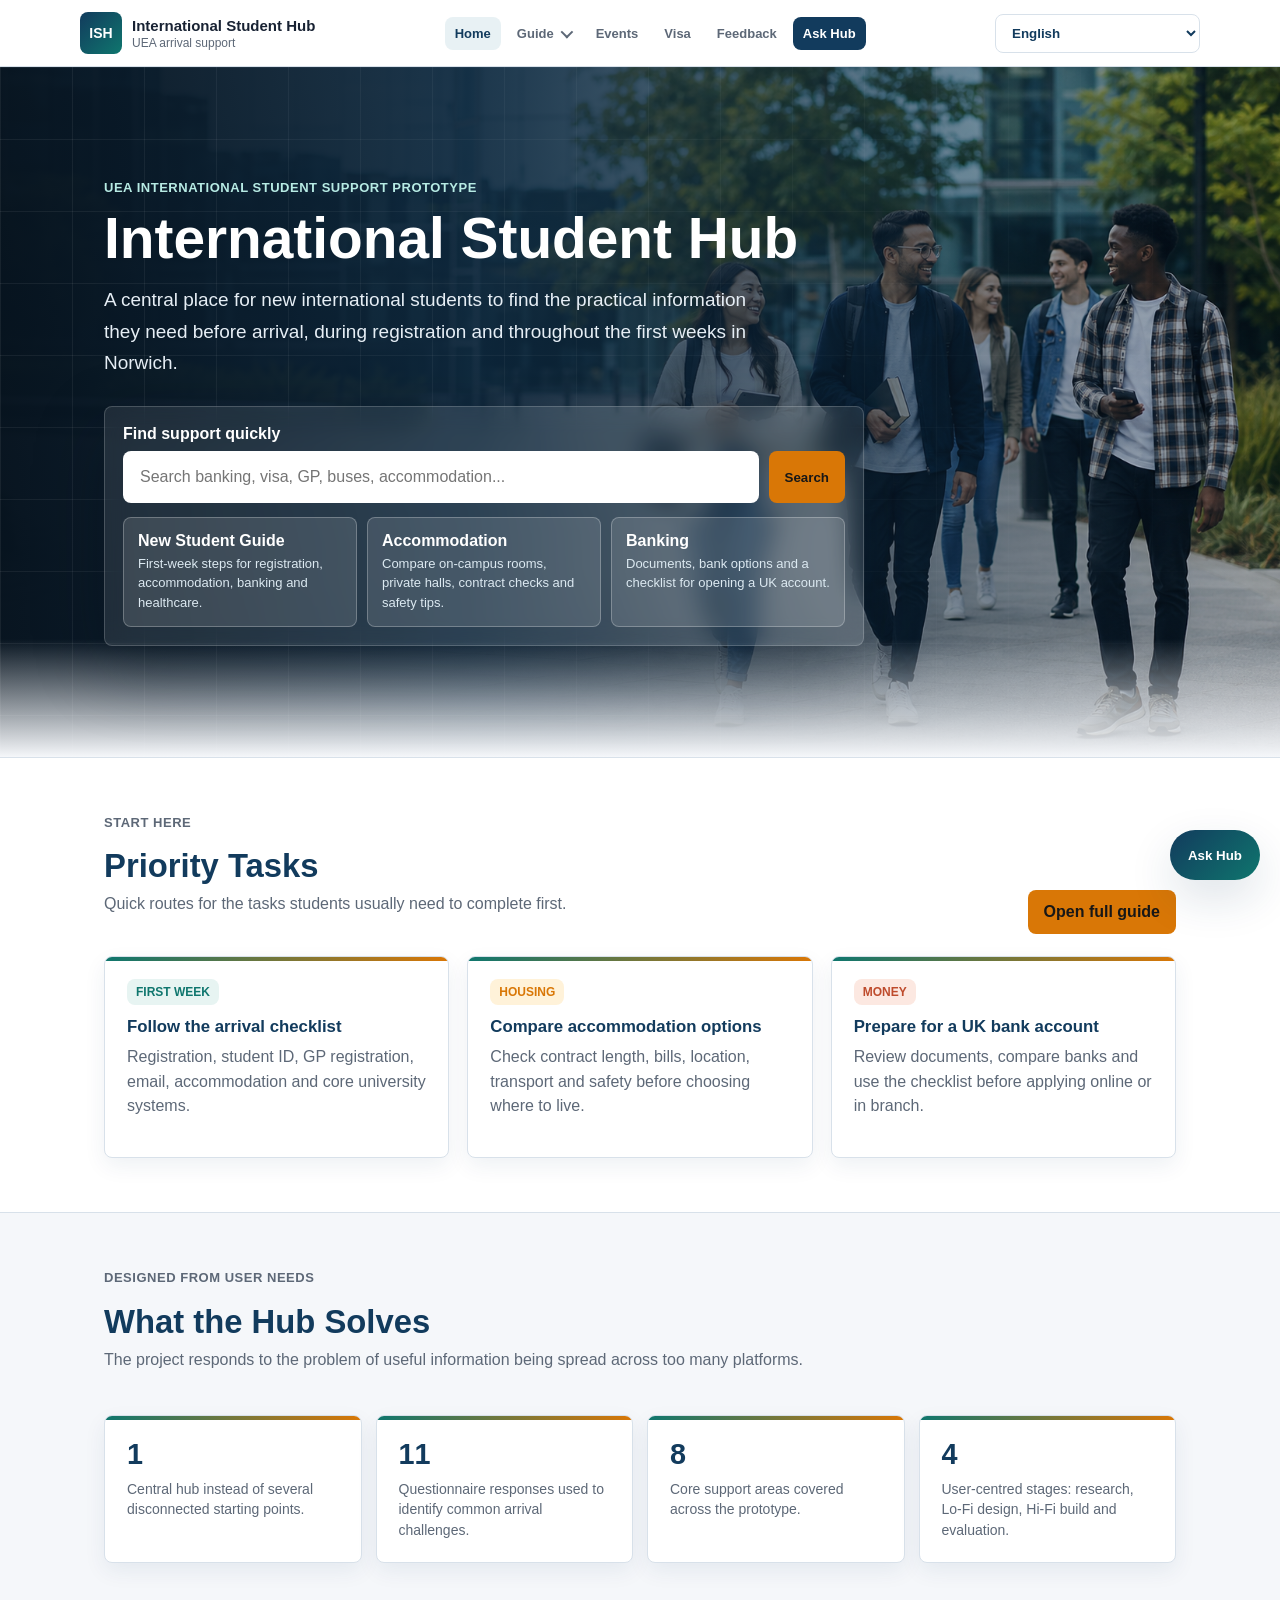
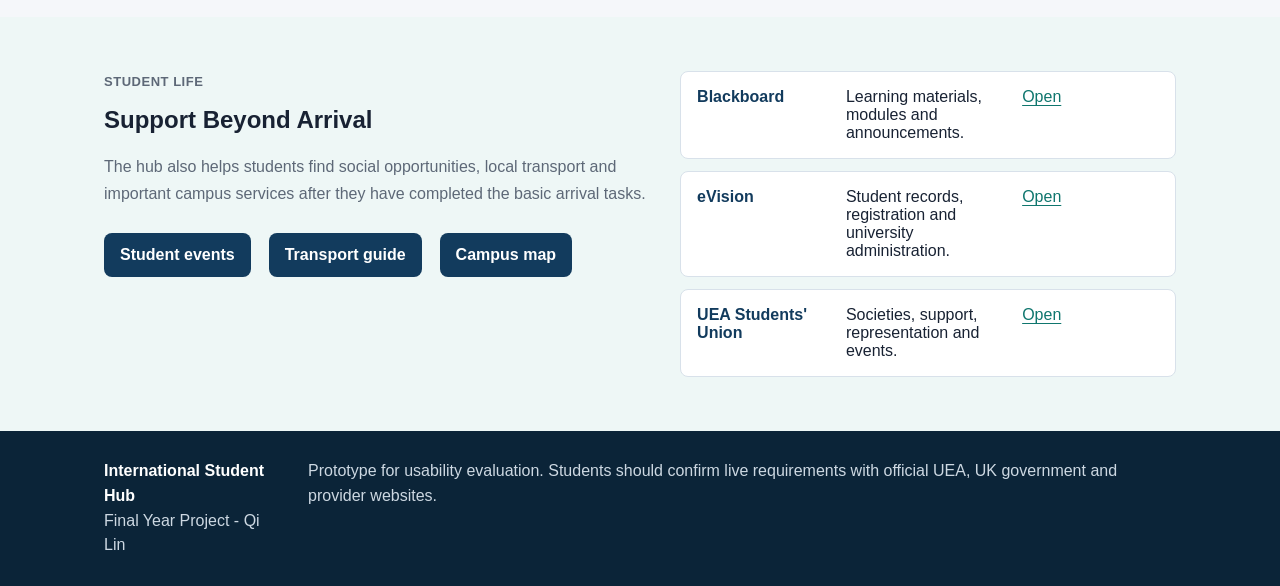
==== commit 82878d77: "feedback page" ====
--- a/index.html
+++ b/index.html
@@ -34,6 +34,7 @@
             </div>
             <a href="events.html">Events</a>
             <a href="visa.html">Visa</a>
+            <a href="feedback.html">Feedback</a>
             <button class="nav-chat-link" type="button" data-chat-open>Ask Hub</button>
         </div>
 
@@ -115,7 +116,7 @@
                     <span>Central hub instead of several disconnected starting points.</span>
                 </div>
                 <div class="stat-card">
-                    <strong>6</strong>
+                    <strong>11</strong>
                     <span>Questionnaire responses used to identify common arrival challenges.</span>
                 </div>
                 <div class="stat-card">
--- a/style.css
+++ b/style.css
@@ -1164,6 +1164,80 @@
     cursor: pointer;
 }
 
+/* Prototype feedback form used for the observation task sheet. */
+.feedback-form {
+    padding: 24px;
+    border: 1px solid var(--line);
+    border-radius: var(--radius);
+    background: white;
+    box-shadow: var(--shadow-soft);
+}
+
+.form-grid {
+    display: grid;
+    grid-template-columns: 1fr 1fr;
+    gap: 16px;
+}
+
+.form-field {
+    display: grid;
+    gap: 8px;
+    color: var(--brand);
+    font-weight: 800;
+}
+
+.form-field-wide {
+    grid-column: 1 / -1;
+}
+
+.form-field input,
+.form-field select,
+.form-field textarea {
+    width: 100%;
+    min-height: 46px;
+    border: 1px solid var(--line);
+    border-radius: var(--radius);
+    padding: 11px 12px;
+    color: var(--ink);
+    font: inherit;
+    font-weight: 500;
+    background: white;
+}
+
+.form-field textarea {
+    resize: vertical;
+    line-height: 1.55;
+}
+
+.form-field [aria-invalid="true"] {
+    border-color: var(--coral);
+    box-shadow: 0 0 0 3px rgba(190, 75, 44, 0.12);
+}
+
+.form-actions {
+    display: flex;
+    flex-wrap: wrap;
+    gap: 10px;
+    align-items: center;
+    margin-top: 18px;
+}
+
+.form-status {
+    min-height: 24px;
+    margin: 16px 0 0;
+    color: var(--muted);
+    font-weight: 700;
+    line-height: 1.5;
+}
+
+.form-status.success {
+    color: var(--teal);
+}
+
+.form-status.error {
+    color: var(--coral);
+}
+
 /* Footer shared across all pages. */
 .site-footer {
     background: var(--brand-dark);
@@ -1255,6 +1329,7 @@
     .grid,
     .info-grid,
     .card-grid,
+    .form-grid,
     .stat-row,
     .search-results,
     .two-col,
